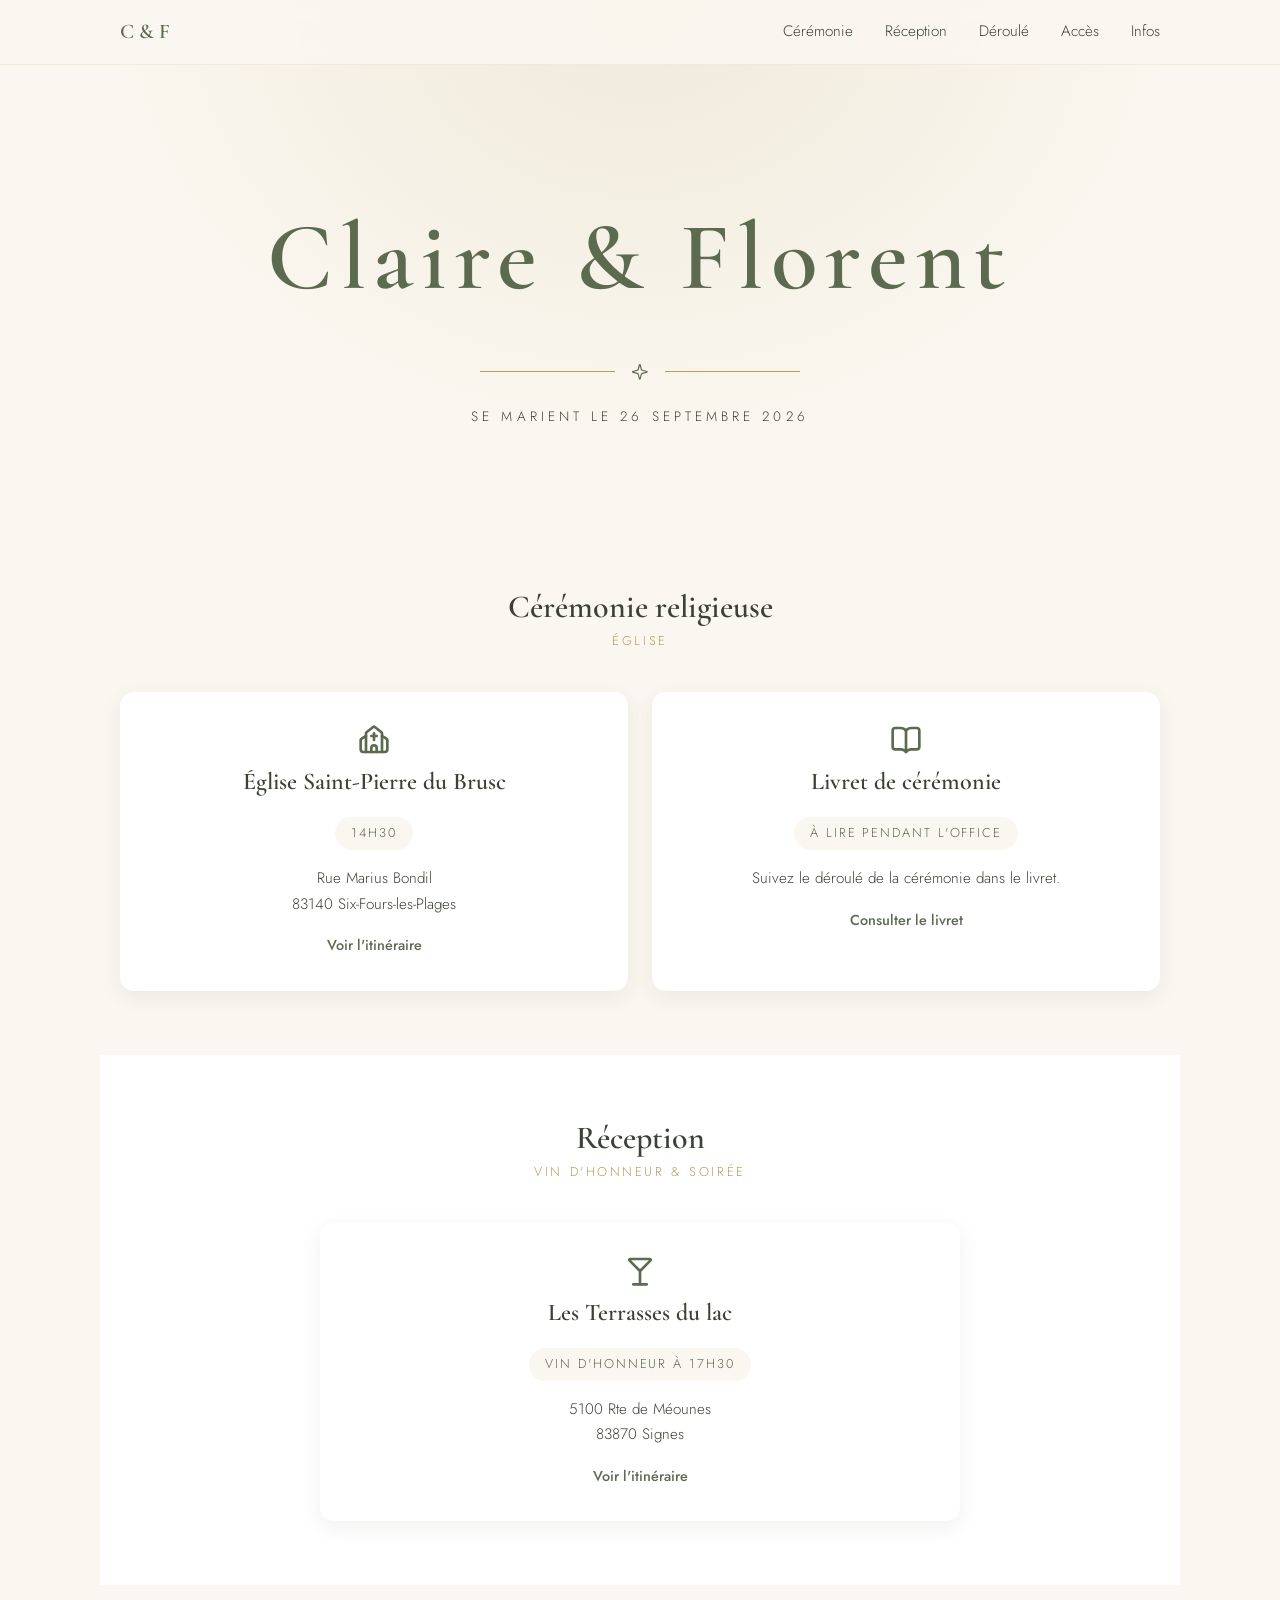
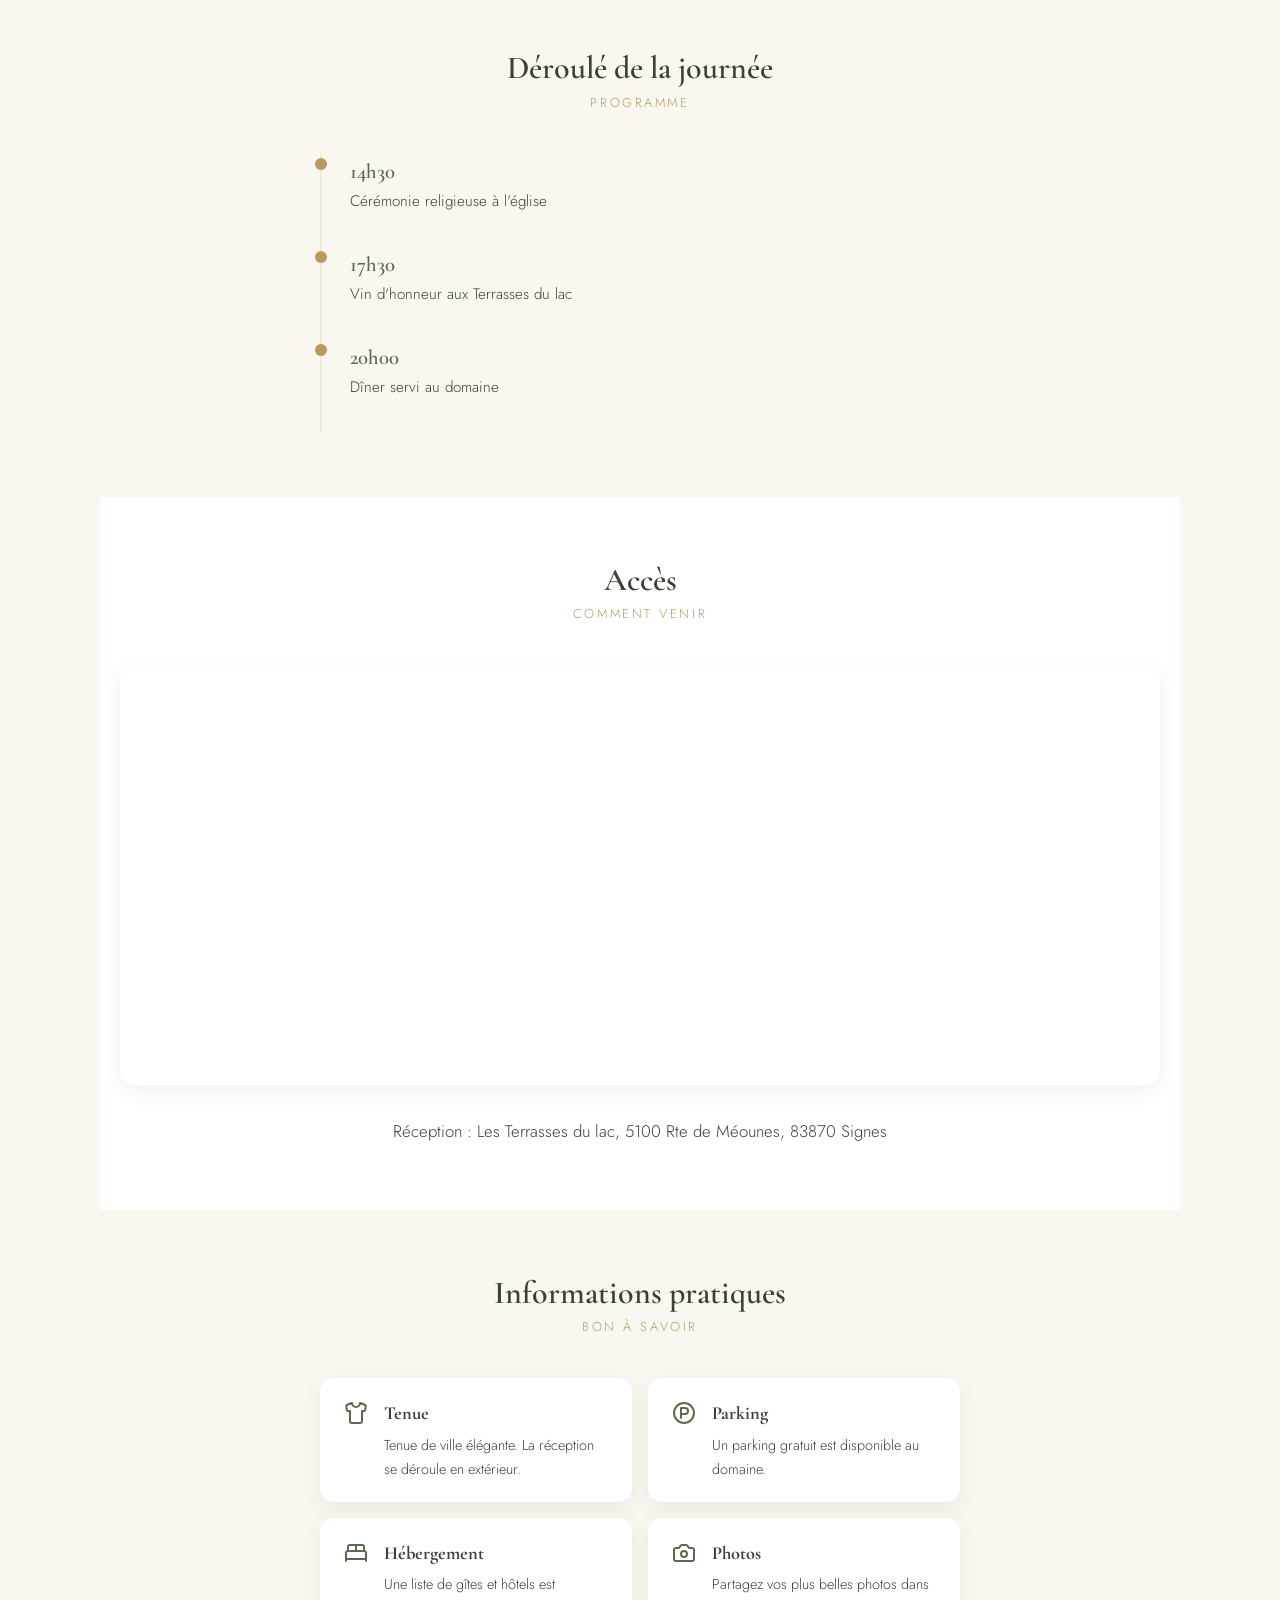
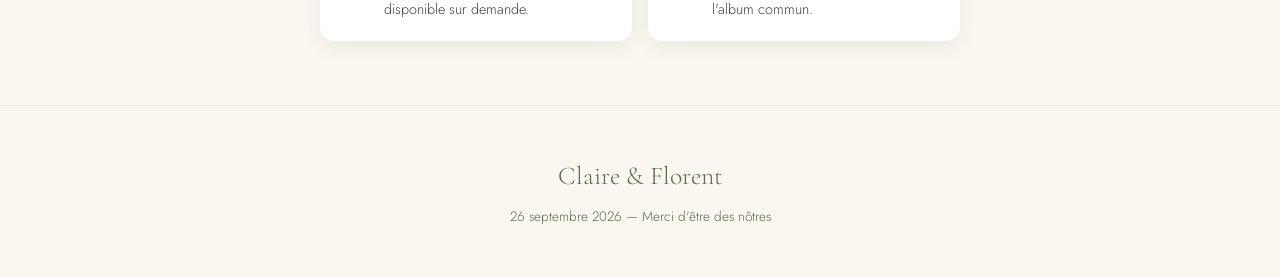
==== index.html @ 8d3a500b "update icons" ====
<!DOCTYPE html>
<html lang="fr">
<head>
  <meta charset="UTF-8">
  <meta name="viewport" content="width=device-width, initial-scale=1.0">
  <title>Claire &amp; Florent — Mariage</title>
  <meta name="description" content="Informations pour nos invités : cérémonie, réception, déroulé de la journée et accès.">
  <link rel="preconnect" href="https://fonts.googleapis.com">
  <link rel="preconnect" href="https://fonts.gstatic.com" crossorigin>
  <link href="https://fonts.googleapis.com/css2?family=Cormorant+Garamond:wght@500;600;700&family=Jost:wght@300;400;500&display=swap" rel="stylesheet">
  <link rel="stylesheet" href="assets/css/style.css">
</head>
<body>

  <nav class="nav" id="nav">
    <div class="nav-inner">
      <a href="#top" class="nav-brand">C &amp; F</a>
      <button class="nav-toggle" aria-label="Menu" aria-expanded="false">
        <span></span><span></span><span></span>
      </button>
      <div class="nav-menu">
        <a href="#ceremony">Cérémonie</a>
        <a href="#reception">Réception</a>
        <a href="#schedule">Déroulé</a>
        <a href="#directions">Accès</a>
        <a href="#info">Infos</a>
      </div>
    </div>
  </nav>

  <header class="hero" id="top">
    <div class="hero-monogram">Claire &amp; Florent</div>
    <div class="hero-divider"><span data-icon="sparkle"></span></div>
    <p class="hero-date">Se marient le 26 septembre 2026</p>

    <div class="countdown" id="countdown" aria-label="Compte à rebours avant le mariage">
      <div class="countdown-item"><div class="num" id="cd-days">0</div><div class="label">Jours</div></div>
      <div class="countdown-item"><div class="num" id="cd-hours">0</div><div class="label">Heures</div></div>
      <div class="countdown-item"><div class="num" id="cd-minutes">0</div><div class="label">Minutes</div></div>
      <div class="countdown-item"><div class="num" id="cd-seconds">0</div><div class="label">Secondes</div></div>
    </div>

  </header>

  <main>

    <section class="section" id="ceremony">
      <h2 class="section-title">Cérémonie religieuse</h2>
      <p class="section-subtitle">Église</p>
      <div class="cards">
        <div class="card">
          <div class="card-icon" data-icon="church"></div>
          <h3>Église Saint-Pierre du Brusc</h3>
          <span class="card-time">14h30</span>
          <p>Rue Marius Bondil<br>83140 Six-Fours-les-Plages</p>
          <a class="card-link" data-link="directions">Voir l'itinéraire</a>
        </div>
        <div class="card">
          <div class="card-icon" data-icon="book-open"></div>
          <h3>Livret de cérémonie</h3>
          <span class="card-time">À lire pendant l'office</span>
          <p>Suivez le déroulé de la cérémonie dans le livret.</p>
          <a class="card-link" data-link="booklet">Consulter le livret</a>
        </div>
      </div>
    </section>

    <section class="section section-alt" id="reception">
      <h2 class="section-title">Réception</h2>
      <p class="section-subtitle">Vin d'honneur &amp; soirée</p>
      <div class="cards cards--single">
        <div class="card">
          <div class="card-icon" data-icon="martini"></div>
          <h3>Les Terrasses du lac</h3>
          <span class="card-time">Vin d'honneur à 17h30</span>
          <p>5100 Rte de Méounes<br>83870 Signes</p>
          <a class="card-link" data-link="directions">Voir l'itinéraire</a>
        </div>
      </div>
    </section>

    <section class="section" id="schedule">
      <h2 class="section-title">Déroulé de la journée</h2>
      <p class="section-subtitle">Programme</p>
      <ul class="timeline">
        <li><span class="time">14h30</span><div class="desc">Cérémonie religieuse à l'église</div></li>
        <li><span class="time">17h30</span><div class="desc">Vin d'honneur aux Terrasses du lac</div></li>
        <li><span class="time">20h00</span><div class="desc">Dîner servi au domaine</div></li>
      </ul>
    </section>

    <section class="section section-alt" id="directions">
      <h2 class="section-title">Accès</h2>
      <p class="section-subtitle">Comment venir</p>
      <iframe
        class="map-frame"
        src="https://www.google.com/maps?q=Les+terrasses+du+lac+5100+Rte+de+Meounes+83870+Signes&z=13&output=embed"
        loading="lazy"
        allowfullscreen
        referrerpolicy="no-referrer-when-downgrade"
        title="Carte de localisation"
      ></iframe>
      <p class="map-address">Réception : Les Terrasses du lac, 5100 Rte de Méounes, 83870 Signes</p>
    </section>

    <section class="section" id="info">
      <h2 class="section-title">Informations pratiques</h2>
      <p class="section-subtitle">Bon à savoir</p>
      <div class="info-list">
        <div class="info-item">
          <div class="info-icon" data-icon="shirt"></div>
          <div>
            <h4>Tenue</h4>
            <p>Tenue de ville élégante. La réception se déroule en extérieur.</p>
          </div>
        </div>
        <div class="info-item">
          <div class="info-icon" data-icon="circle-parking"></div>
          <div>
            <h4>Parking</h4>
            <p>Un parking gratuit est disponible au domaine.</p>
          </div>
        </div>
        <div class="info-item">
          <div class="info-icon" data-icon="bed-double"></div>
          <div>
            <h4>Hébergement</h4>
            <p>Une liste de gîtes et hôtels est disponible sur demande.</p>
          </div>
        </div>
        <div class="info-item">
          <div class="info-icon" data-icon="camera"></div>
          <div>
            <h4>Photos</h4>
            <p>Partagez vos plus belles photos dans l'album commun.</p>
          </div>
        </div>
      </div>
    </section>

  </main>

  <footer class="footer">
    <div class="footer-monogram">Claire &amp; Florent</div>
    <p>26 septembre 2026 — Merci d'être des nôtres</p>
  </footer>

  <script src="assets/js/main.js"></script>
</body>
</html>
---- assets/css/style.css ----
:root {
  --cream: #faf7f0;
  --cream-dark: #f1ead9;
  --sage: #7d8b70;
  --sage-dark: #5c6a50;
  --ink: #3b4235;
  --gold: #b99a5f;
  --white: #ffffff;
  --shadow: 0 6px 20px rgba(59, 66, 53, 0.08);
  --radius: 14px;
  --font-serif: "Cormorant Garamond", Georgia, serif;
  --font-sans: "Jost", "Segoe UI", sans-serif;
}

*,
*::before,
*::after {
  box-sizing: border-box;
  margin: 0;
  padding: 0;
}

html {
  scroll-behavior: smooth;
  scroll-padding-top: 70px;
}

body {
  font-family: var(--font-sans);
  font-weight: 300;
  color: var(--ink);
  background-color: var(--cream);
  line-height: 1.7;
  -webkit-font-smoothing: antialiased;
}

img {
  max-width: 100%;
  display: block;
}

a {
  color: var(--sage-dark);
  text-decoration: none;
}

a:hover {
  text-decoration: underline;
}

.icon-svg {
  width: 1.5rem;
  height: 1.5rem;
  color: var(--sage-dark);
}

.card-icon .icon-svg {
  width: 2rem;
  height: 2rem;
}

.guest-link .g-icon .icon-svg {
  width: 1.6rem;
  height: 1.6rem;
}

.hero-divider .icon-svg {
  width: 1.1rem;
  height: 1.1rem;
}

h1,
h2,
h3 {
  font-family: var(--font-serif);
  font-weight: 600;
  line-height: 1.2;
  color: var(--ink);
}

.section {
  padding: 4rem 1.25rem;
  max-width: 1080px;
  margin: 0 auto;
}

.section-title {
  font-size: 2rem;
  text-align: center;
  margin-bottom: 0.25rem;
}

.section-subtitle {
  text-align: center;
  color: var(--gold);
  text-transform: uppercase;
  letter-spacing: 0.2em;
  font-size: 0.8rem;
  margin-bottom: 2.5rem;
}

.section-alt {
  background-color: var(--white);
}

/* ---------- Nav ---------- */
.nav {
  position: fixed;
  top: 0;
  left: 0;
  right: 0;
  z-index: 100;
  background: rgba(250, 247, 240, 0.92);
  backdrop-filter: blur(8px);
  border-bottom: 1px solid var(--cream-dark);
}

.nav-inner {
  max-width: 1080px;
  margin: 0 auto;
  padding: 0 1.25rem;
  height: 64px;
  display: flex;
  align-items: center;
  justify-content: space-between;
}

.nav-brand {
  font-family: var(--font-serif);
  font-size: 1.3rem;
  font-weight: 600;
}

.nav-toggle {
  display: inline-flex;
  flex-direction: column;
  justify-content: center;
  gap: 5px;
  width: 40px;
  height: 40px;
  background: none;
  border: none;
  cursor: pointer;
  padding: 8px;
}

.nav-toggle span {
  display: block;
  height: 2px;
  width: 100%;
  background: var(--ink);
  transition: transform 0.3s ease, opacity 0.3s ease;
}

.nav.open .nav-toggle span:nth-child(1) {
  transform: translateY(7px) rotate(45deg);
}

.nav.open .nav-toggle span:nth-child(2) {
  opacity: 0;
}

.nav.open .nav-toggle span:nth-child(3) {
  transform: translateY(-7px) rotate(-45deg);
}

.nav-menu {
  position: absolute;
  top: 64px;
  left: 0;
  right: 0;
  background: var(--cream);
  border-bottom: 1px solid var(--cream-dark);
  display: none;
  flex-direction: column;
  padding: 1rem 1.25rem;
}

.nav.open .nav-menu {
  display: flex;
}

.nav-menu a {
  padding: 0.75rem 0;
  font-size: 1.05rem;
  color: var(--ink);
  border-bottom: 1px solid var(--cream-dark);
}

.nav-menu a:last-child {
  border-bottom: none;
}

.nav-menu a:hover {
  color: var(--sage-dark);
  text-decoration: none;
}

@media (min-width: 768px) {
  .nav-toggle {
    display: none;
  }

  .nav-menu {
    position: static;
    display: flex;
    flex-direction: row;
    gap: 2rem;
    padding: 0;
    background: none;
    border: none;
  }

  .nav-menu a {
    padding: 0;
    border: none;
    font-size: 0.95rem;
  }
}

/* ---------- Hero ---------- */
.hero {
  padding: 9rem 1.25rem 5rem;
  text-align: center;
  background:
    radial-gradient(ellipse at top, rgba(189, 170, 111, 0.18), transparent 60%),
    var(--cream);
}

.hero-monogram {
  font-family: var(--font-serif);
  font-size: 4.5rem;
  font-weight: 600;
  color: var(--sage-dark);
  letter-spacing: 0.08em;
}

.hero-divider {
  display: flex;
  align-items: center;
  justify-content: center;
  gap: 1rem;
  margin: 1.5rem auto;
  max-width: 320px;
}

.hero-divider::before,
.hero-divider::after {
  content: "";
  flex: 1;
  height: 1px;
  background: var(--gold);
}

.hero-divider span {
  display: inline-flex;
  color: var(--gold);
}

.hero-date {
  text-transform: uppercase;
  letter-spacing: 0.3em;
  font-size: 0.85rem;
  color: var(--ink);
}

.countdown {
  display: grid;
  grid-template-columns: repeat(4, 1fr);
  gap: 0.75rem;
  max-width: 480px;
  margin: 2.5rem auto 0;
}

.countdown-item {
  background: var(--white);
  border-radius: var(--radius);
  padding: 1rem 0.5rem;
  box-shadow: var(--shadow);
}

.countdown-item .num {
  font-family: var(--font-serif);
  font-size: 2.2rem;
  font-weight: 600;
  color: var(--sage-dark);
  line-height: 1;
}

.countdown-item .label {
  font-size: 0.7rem;
  text-transform: uppercase;
  letter-spacing: 0.15em;
  color: var(--gold);
}

.hero-cta:hover {
  background: var(--sage-dark);
  text-decoration: none;
}

@media (min-width: 768px) {
  .hero {
    padding: 11rem 1.25rem 6rem;
  }

  .hero-monogram {
    font-size: 6rem;
  }
}

/* ---------- Cards (venues) ---------- */
.cards {
  display: grid;
  grid-template-columns: 1fr;
  gap: 1.5rem;
}

.card {
  background: var(--white);
  border-radius: var(--radius);
  padding: 2rem 1.5rem;
  box-shadow: var(--shadow);
  text-align: center;
}

.card-icon {
  display: inline-flex;
  align-items: center;
  justify-content: center;
  margin-bottom: 0.75rem;
}

.card h3 {
  font-size: 1.5rem;
  margin-bottom: 0.5rem;
}

.card .card-time {
  display: inline-block;
  background: var(--cream);
  color: var(--sage-dark);
  font-size: 0.8rem;
  text-transform: uppercase;
  letter-spacing: 0.15em;
  padding: 0.35rem 1rem;
  border-radius: 999px;
  margin: 0.75rem 0 1rem;
}

.card p {
  font-size: 0.95rem;
}

.card .card-link {
  display: inline-block;
  margin-top: 1rem;
  font-size: 0.9rem;
  font-weight: 500;
}

@media (min-width: 768px) {
  .cards {
    grid-template-columns: 1fr 1fr;
  }

  .cards--single {
    grid-template-columns: 1fr;
    max-width: 640px;
    margin-left: auto;
    margin-right: auto;
  }
}

/* ---------- Timeline ---------- */
.timeline {
  list-style: none;
  max-width: 640px;
  margin: 0 auto;
}

.timeline li {
  position: relative;
  padding: 0 0 2rem 1.75rem;
  border-left: 2px solid var(--cream-dark);
}

.timeline li::before {
  content: "";
  position: absolute;
  left: -7px;
  top: 4px;
  width: 12px;
  height: 12px;
  border-radius: 50%;
  background: var(--gold);
}

.timeline .time {
  font-family: var(--font-serif);
  font-size: 1.3rem;
  font-weight: 600;
  color: var(--sage-dark);
}

.timeline .desc {
  font-size: 0.95rem;
}

/* ---------- Map ---------- */
.map-frame {
  border: none;
  border-radius: var(--radius);
  box-shadow: var(--shadow);
  width: 100%;
  height: 320px;
}

.map-address {
  text-align: center;
  margin-top: 1.5rem;
  font-size: 1.05rem;
}

@media (min-width: 768px) {
  .map-frame {
    height: 420px;
  }
}

/* ---------- Info list ---------- */
.info-list {
  display: grid;
  grid-template-columns: 1fr;
  gap: 1rem;
  max-width: 640px;
  margin: 0 auto;
}

.info-item {
  display: flex;
  align-items: flex-start;
  gap: 1rem;
  background: var(--white);
  border-radius: var(--radius);
  padding: 1.25rem 1.5rem;
  box-shadow: var(--shadow);
}

.info-item .info-icon {
  display: inline-flex;
  align-items: center;
  justify-content: center;
  margin-top: 0.2rem;
  flex-shrink: 0;
}

.info-item h4 {
  font-family: var(--font-serif);
  font-size: 1.15rem;
  margin-bottom: 0.2rem;
}

.info-item p {
  font-size: 0.9rem;
}

@media (min-width: 768px) {
  .info-list {
    grid-template-columns: 1fr 1fr;
  }
}

/* ---------- Footer ---------- */
.footer {
  text-align: center;
  padding: 3rem 1.25rem;
  color: var(--sage-dark);
  font-size: 0.85rem;
  border-top: 1px solid var(--cream-dark);
}

.footer .footer-monogram {
  font-family: var(--font-serif);
  font-size: 1.6rem;
  margin-bottom: 0.5rem;
}

/* ---------- Guest landing (QR) ---------- */
.guest {
  min-height: 100vh;
  display: flex;
  flex-direction: column;
  padding: 2rem 1.25rem;
  max-width: 560px;
  margin: 0 auto;
}

.guest-header {
  text-align: center;
  margin-bottom: 2.5rem;
}

.guest-header .guest-monogram {
  font-family: var(--font-serif);
  font-size: 3.5rem;
  color: var(--sage-dark);
}

.guest-header p {
  font-size: 0.85rem;
  text-transform: uppercase;
  letter-spacing: 0.25em;
  margin-top: 0.75rem;
}

.guest-links {
  display: flex;
  flex-direction: column;
  gap: 1rem;
  flex: 1;
}

.guest-link {
  display: flex;
  align-items: center;
  gap: 1.25rem;
  background: var(--white);
  border-radius: var(--radius);
  padding: 1.25rem 1.5rem;
  box-shadow: var(--shadow);
  color: var(--ink);
  transition: transform 0.15s ease, box-shadow 0.15s ease;
}

.guest-link:hover {
  text-decoration: none;
  transform: translateY(-2px);
  box-shadow: 0 10px 24px rgba(59, 66, 53, 0.14);
}

.guest-link .g-icon {
  display: inline-flex;
  align-items: center;
  justify-content: center;
  width: 2.4rem;
  flex-shrink: 0;
}

.guest-link .g-title {
  font-family: var(--font-serif);
  font-size: 1.25rem;
  font-weight: 600;
  line-height: 1.2;
}

.guest-link .g-sub {
  font-size: 0.85rem;
  color: var(--sage-dark);
}

.guest-link .g-arrow {
  margin-left: auto;
  color: var(--gold);
  font-size: 1.2rem;
}

.guest-footer {
  text-align: center;
  margin-top: 2.5rem;
  font-size: 0.85rem;
}
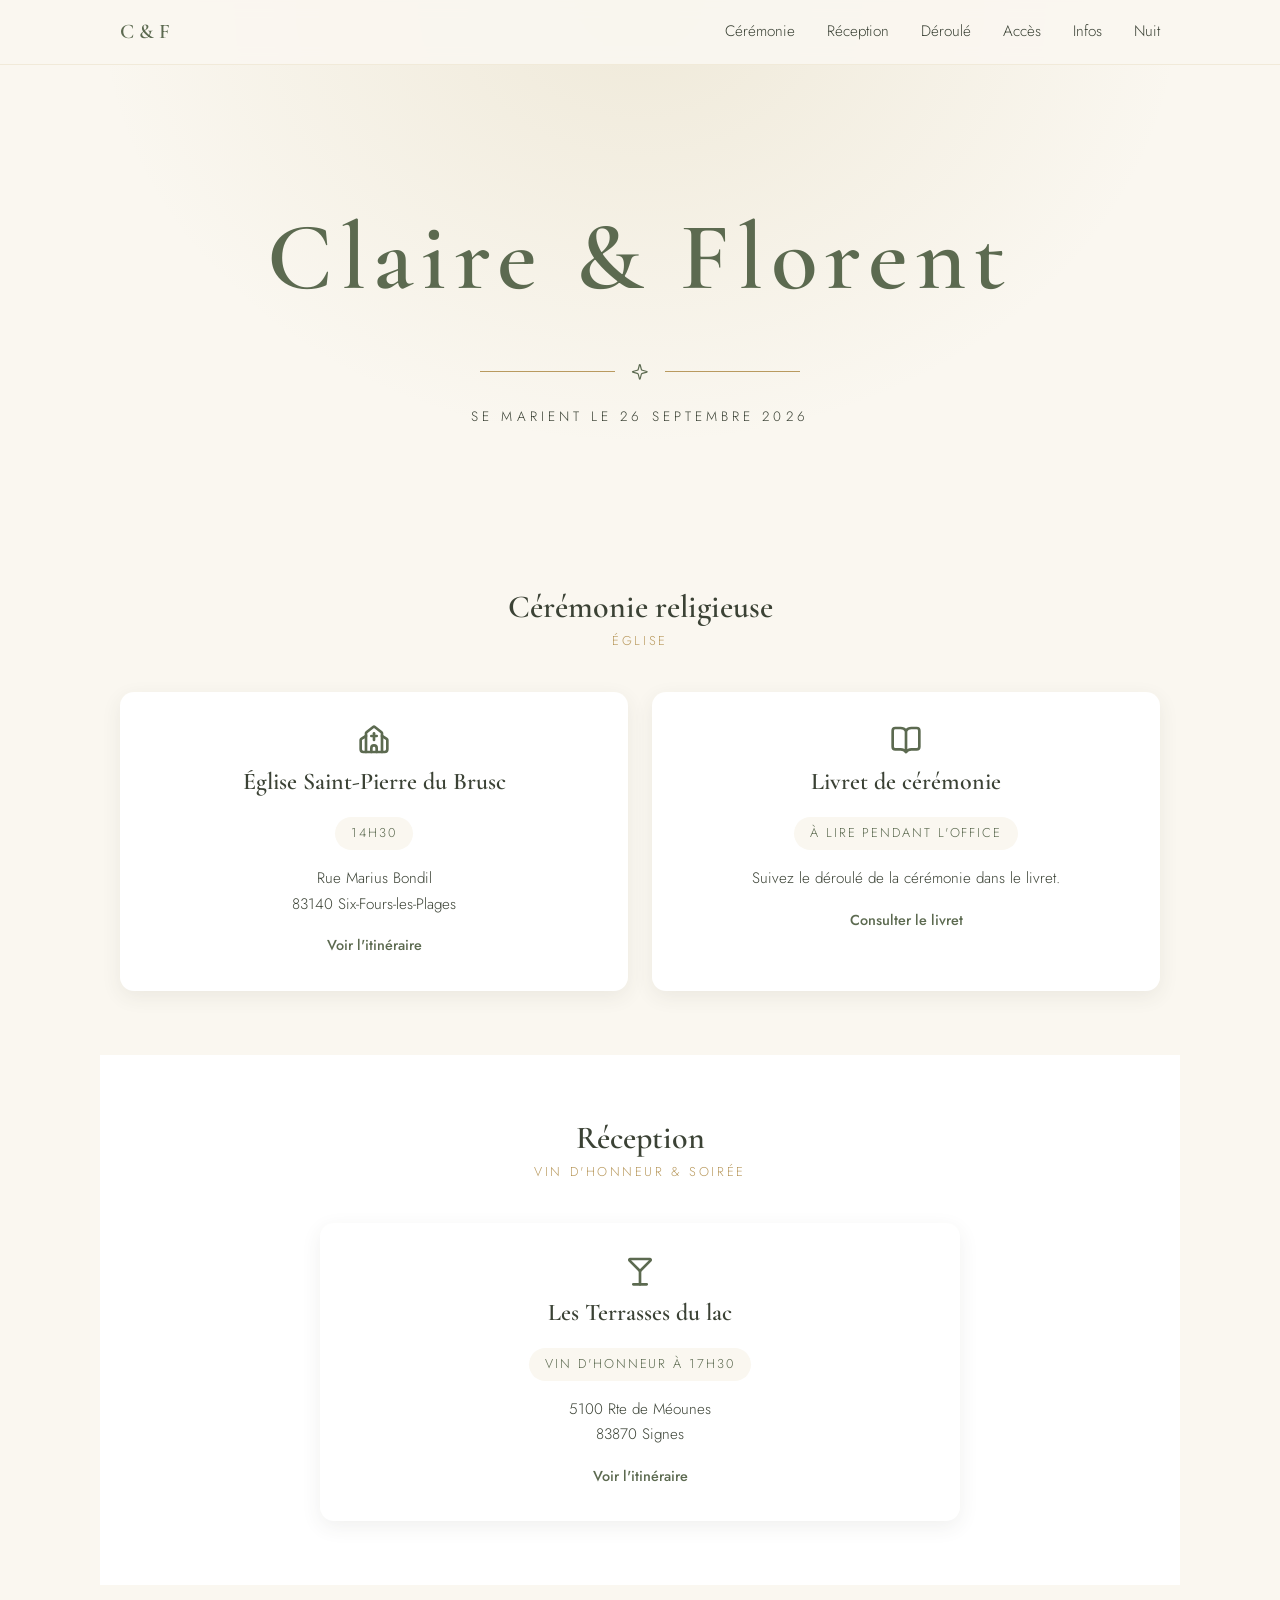
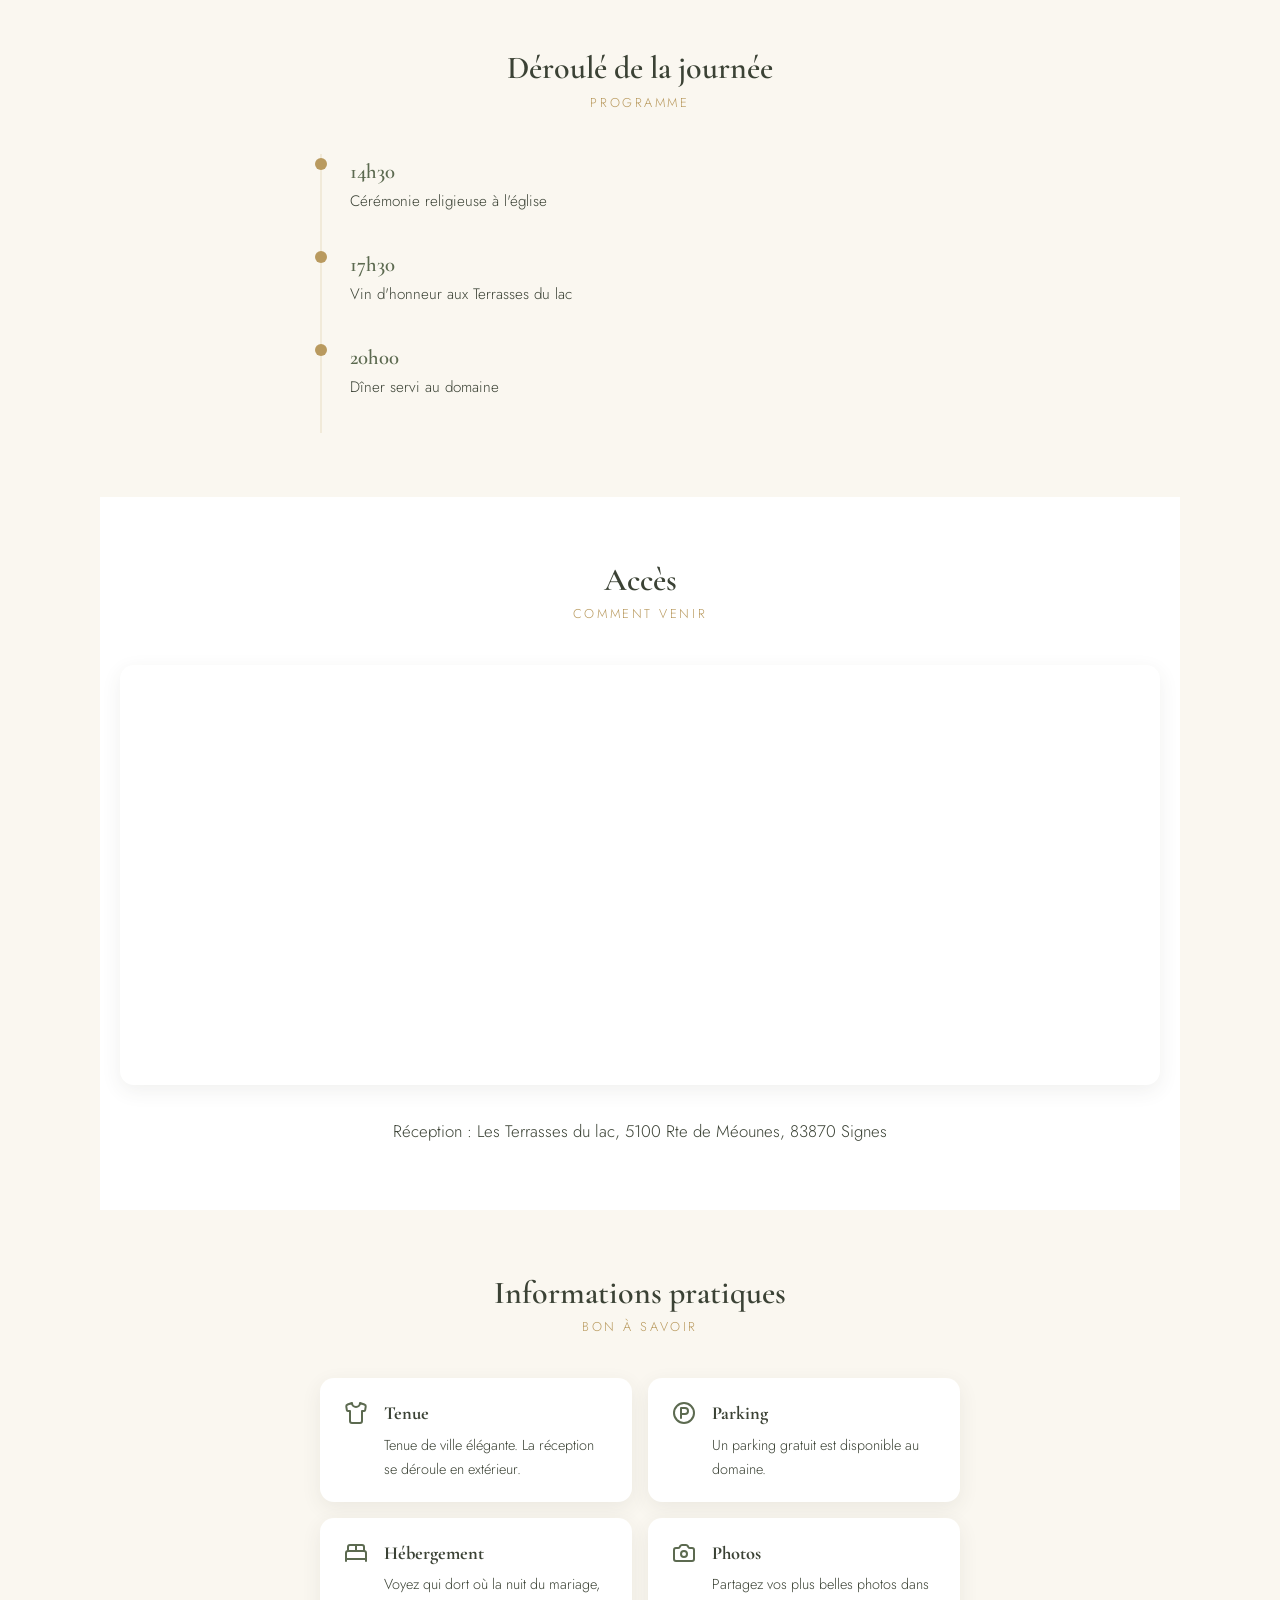
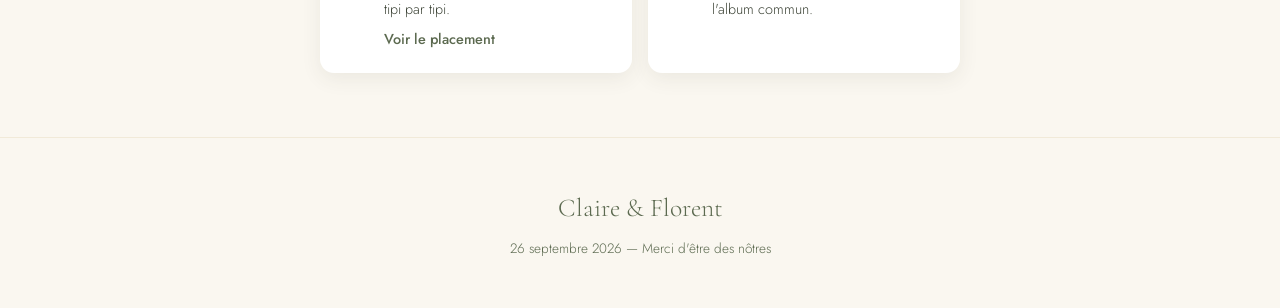
==== commit 93faa71a: "feat: accomodations" ====
--- a/index.html
+++ b/index.html
@@ -24,6 +24,7 @@
         <a href="#schedule">Déroulé</a>
         <a href="#directions">Accès</a>
         <a href="#info">Infos</a>
+        <a href="accommodations.html">Nuit</a>
       </div>
     </div>
   </nav>
@@ -91,6 +92,7 @@
 
     <section class="section section-alt" id="directions">
       <h2 class="section-title">Accès</h2>
+      
       <p class="section-subtitle">Comment venir</p>
       <iframe
         class="map-frame"
@@ -125,7 +127,8 @@
           <div class="info-icon" data-icon="bed-double"></div>
           <div>
             <h4>Hébergement</h4>
-            <p>Une liste de gîtes et hôtels est disponible sur demande.</p>
+            <p>Voyez qui dort où la nuit du mariage, tipi par tipi.</p>
+            <a class="card-link" data-link="hebergement">Voir le placement</a>
           </div>
         </div>
         <div class="info-item">
--- a/assets/css/style.css
+++ b/assets/css/style.css
@@ -465,6 +465,13 @@
   font-size: 0.9rem;
 }
 
+.info-item .card-link {
+  display: inline-block;
+  margin-top: 0.4rem;
+  font-size: 0.9rem;
+  font-weight: 500;
+}
+
 @media (min-width: 768px) {
   .info-list {
     grid-template-columns: 1fr 1fr;
@@ -565,8 +572,183 @@
   font-size: 1.2rem;
 }
 
+.guest-widget {
+  margin-bottom: 2.5rem;
+  background: var(--white);
+  border-radius: var(--radius);
+  padding: 1rem;
+  box-shadow: var(--shadow);
+}
+
 .guest-footer {
   text-align: center;
   margin-top: 2.5rem;
   font-size: 0.85rem;
 }
+
+/* ---------- Hébergement page ---------- */
+.page-hero {
+  padding: 9rem 1.25rem 4rem;
+  text-align: center;
+  background:
+    radial-gradient(ellipse at top, rgba(189, 170, 111, 0.18), transparent 60%),
+    var(--cream);
+}
+
+.page-hero .page-hero-inner {
+  max-width: 640px;
+  margin: 0 auto;
+}
+
+.page-hero .kicker {
+  color: var(--gold);
+  text-transform: uppercase;
+  letter-spacing: 0.2em;
+  font-size: 0.8rem;
+  margin-bottom: 1rem;
+}
+
+.page-hero h1 {
+  font-size: clamp(2.4rem, 6vw, 3.4rem);
+  font-weight: 600;
+  color: var(--sage-dark);
+  line-height: 1.15;
+}
+
+.page-hero p {
+  margin-top: 1rem;
+  font-size: 1.05rem;
+  color: var(--ink);
+}
+
+.map-frame--image {
+  height: auto;
+  overflow: hidden;
+}
+
+.map-frame--image img {
+  width: 100%;
+  height: auto;
+}
+
+.map-caption {
+  text-align: center;
+  margin-top: 1.25rem;
+  font-size: 0.85rem;
+  color: var(--sage-dark);
+}
+
+.note {
+  max-width: 640px;
+  margin: 2.5rem auto 0;
+  padding: 1.5rem 1.75rem;
+  background: var(--white);
+  border-left: 3px solid var(--gold);
+  border-radius: 2px;
+  box-shadow: var(--shadow);
+  font-size: 0.95rem;
+}
+
+.note strong {
+  color: var(--sage-dark);
+}
+
+.lodge-list {
+  max-width: 720px;
+  margin: 0 auto;
+}
+
+.lodge {
+  display: grid;
+  grid-template-columns: 72px 1fr;
+  gap: 0 1.25rem;
+  padding: 1.75rem 0;
+  border-bottom: 1px solid var(--cream-dark);
+}
+
+.lodge:first-of-type {
+  border-top: 1px solid var(--cream-dark);
+}
+
+.lodge-num {
+  font-family: var(--font-serif);
+  font-size: 2.4rem;
+  font-weight: 600;
+  color: var(--gold);
+  line-height: 1;
+}
+
+.lodge-num .type {
+  display: block;
+  font-family: var(--font-sans);
+  font-size: 0.7rem;
+  font-weight: 500;
+  text-transform: uppercase;
+  letter-spacing: 0.08em;
+  color: var(--sage-dark);
+  margin-top: 0.45rem;
+}
+
+.lodge h3 {
+  font-size: 1.3rem;
+  margin-bottom: 0.15rem;
+}
+
+.lodge-capacity {
+  font-size: 0.85rem;
+  color: var(--sage);
+  font-style: italic;
+  margin-bottom: 0.7rem;
+}
+
+.guest-list {
+  display: flex;
+  flex-direction: column;
+  gap: 0.45rem;
+}
+
+.guest-row {
+  display: flex;
+  align-items: baseline;
+  gap: 0.6rem;
+  font-size: 0.95rem;
+}
+
+.guest-row .slot {
+  flex: 0 0 auto;
+  font-size: 0.7rem;
+  font-weight: 500;
+  color: var(--sage-dark);
+  background: var(--cream-dark);
+  padding: 0.1rem 0.55rem;
+  border-radius: 999px;
+  text-transform: uppercase;
+  letter-spacing: 0.04em;
+}
+
+.guest-row .names {
+  color: var(--ink);
+}
+
+.empty-slot {
+  font-size: 0.9rem;
+  color: var(--sage);
+  font-style: italic;
+}
+
+@media (max-width: 560px) {
+  .lodge {
+    grid-template-columns: 1fr;
+  }
+
+  .lodge-num {
+    display: flex;
+    align-items: baseline;
+    gap: 0.6rem;
+    margin-bottom: 0.3rem;
+  }
+
+  .lodge-num .type {
+    margin-top: 0;
+  }
+}
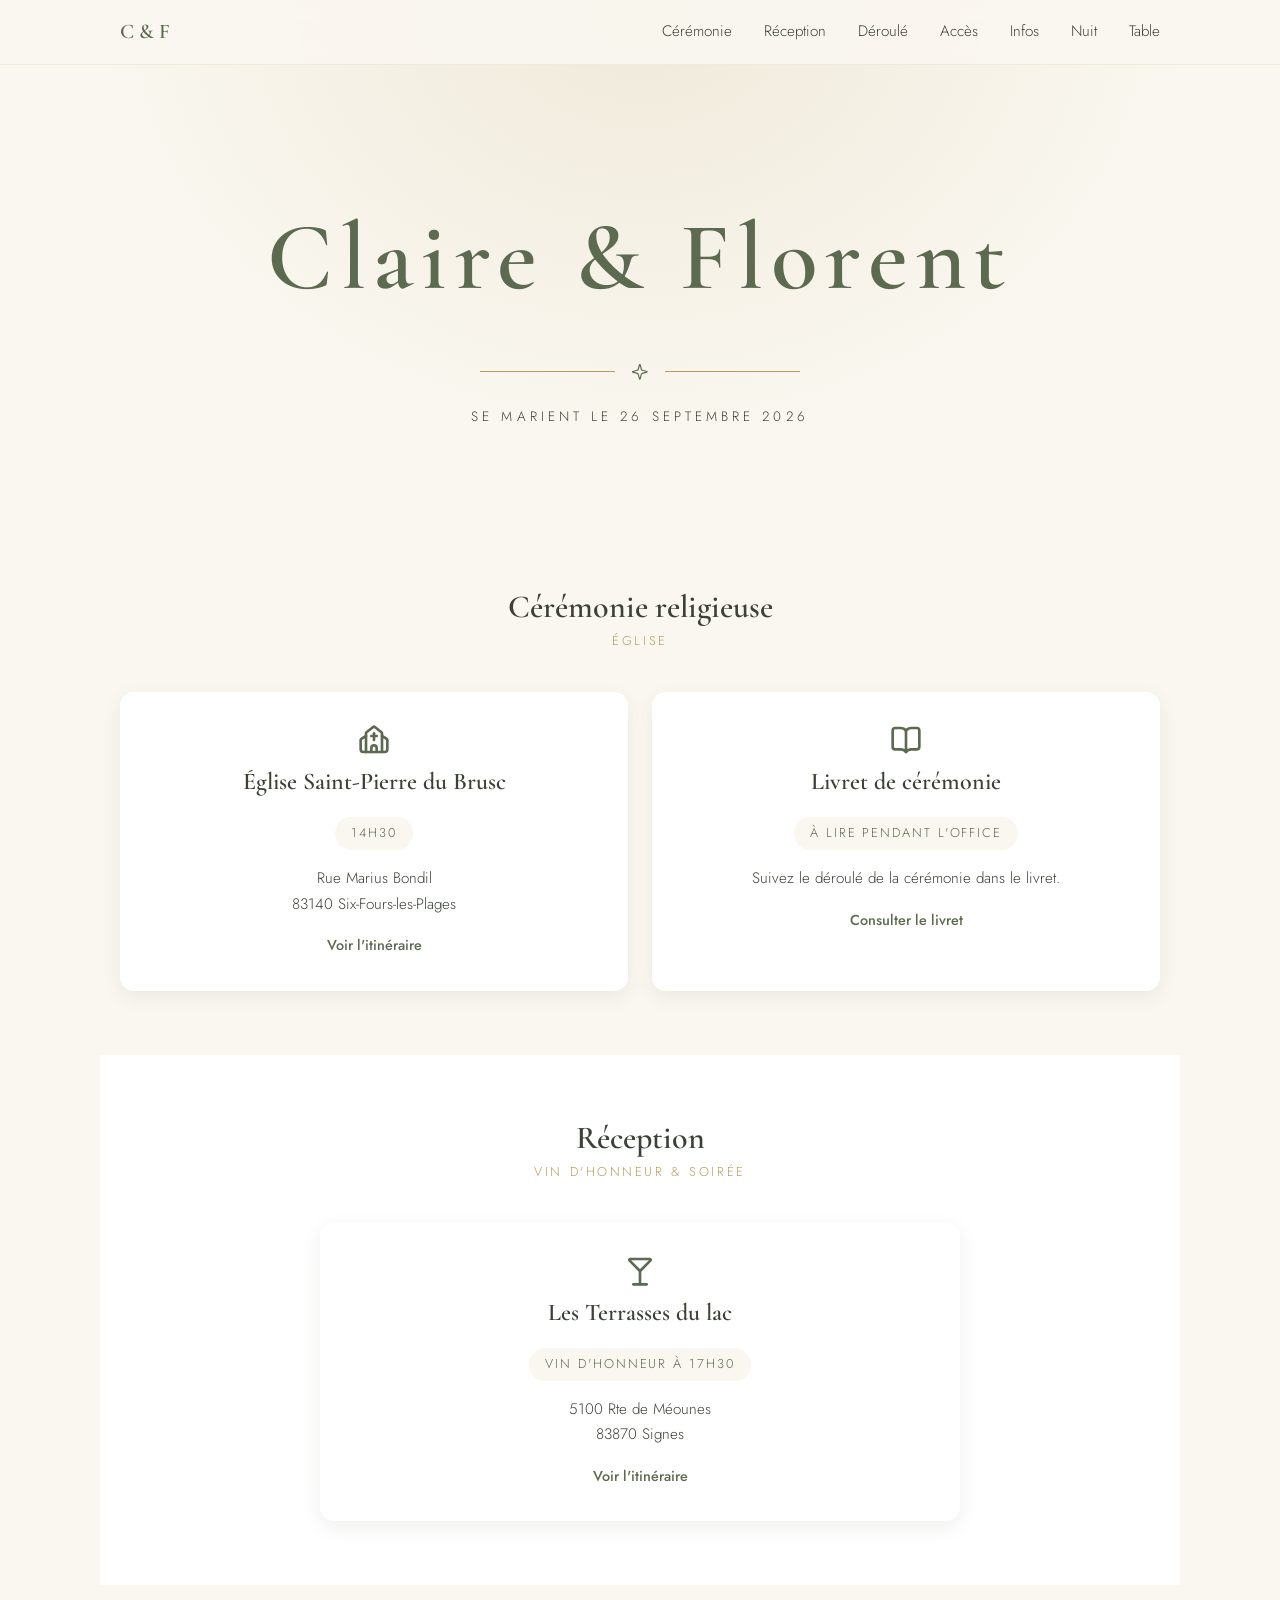
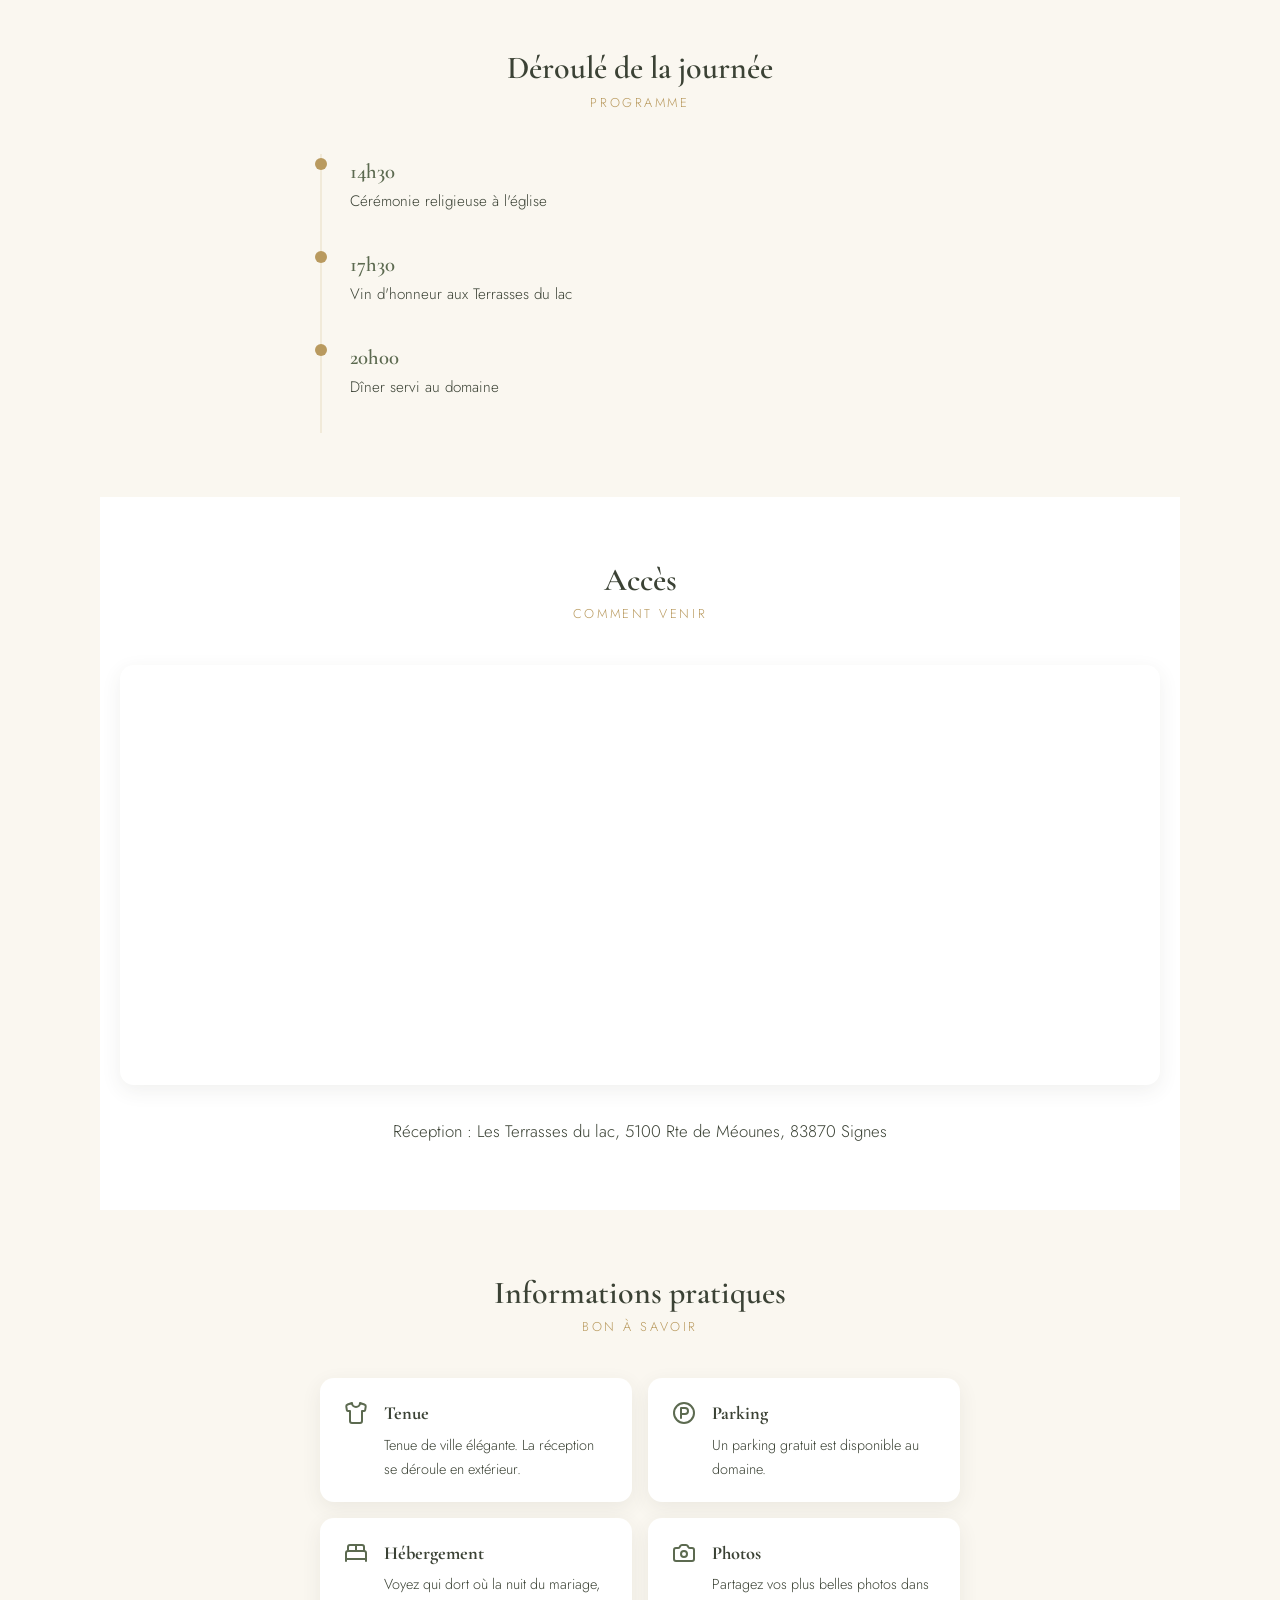
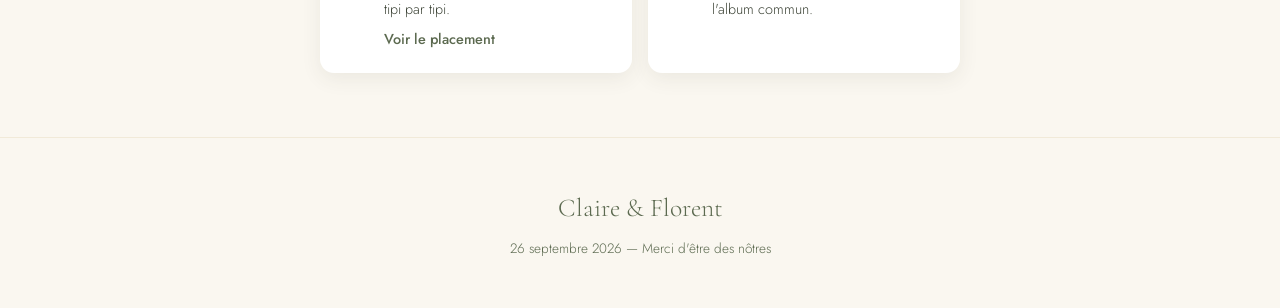
==== commit 71b195ac: "feat: table v2" ====
--- a/index.html
+++ b/index.html
@@ -25,6 +25,7 @@
         <a href="#directions">Accès</a>
         <a href="#info">Infos</a>
         <a href="accommodations.html">Nuit</a>
+        <a href="table_plan.html">Table</a>
       </div>
     </div>
   </nav>
--- a/assets/css/style.css
+++ b/assets/css/style.css
@@ -730,6 +730,20 @@
   color: var(--ink);
 }
 
+.lodge-heart {
+  display: inline-flex;
+  align-items: center;
+  justify-content: center;
+  vertical-align: middle;
+  margin-left: 0.5rem;
+}
+
+.lodge-heart .icon-svg {
+  width: 1.1rem;
+  height: 1.1rem;
+  color: var(--gold);
+}
+
 .empty-slot {
   font-size: 0.9rem;
   color: var(--sage);
@@ -752,3 +766,203 @@
     margin-top: 0;
   }
 }
+
+/* ---------- Plan de table ---------- */
+.tables {
+  display: grid;
+  grid-template-columns: 1fr;
+  gap: 2rem;
+  max-width: 1080px;
+  margin: 0 auto;
+}
+
+.table-plan {
+  background: var(--white);
+  border-radius: var(--radius);
+  padding: 2rem 1.5rem;
+  box-shadow: var(--shadow);
+  overflow-x: auto;
+}
+
+.table-plan-head {
+  text-align: center;
+  margin-bottom: 1.75rem;
+}
+
+.table-plan-head h3 {
+  font-size: 1.8rem;
+  color: var(--sage-dark);
+  margin-bottom: 0.25rem;
+}
+
+.table-plan-head .count {
+  font-size: 0.8rem;
+  color: var(--gold);
+  text-transform: uppercase;
+  letter-spacing: 0.2em;
+}
+
+.banquet {
+  display: flex;
+  width: 100%;
+  min-width: max-content;
+}
+
+.segment {
+  flex: 1;
+  display: flex;
+  flex-direction: column;
+  position: relative;
+  min-width: 0;
+}
+
+.segment:not(:last-child)::before {
+  content: "";
+  position: absolute;
+  right: 0;
+  top: 0;
+  bottom: 0;
+  width: 1px;
+  background: repeating-linear-gradient(to bottom, var(--gold) 0 3px, transparent 3px 6px);
+}
+
+.row {
+  display: flex;
+  justify-content: space-evenly;
+  align-items: flex-end;
+  min-height: 8.5rem;
+  padding: 0.35rem 0;
+}
+
+.row.bottom {
+  align-items: flex-start;
+}
+
+.seat {
+  display: flex;
+  flex-direction: column;
+  align-items: center;
+  width: 1.4rem;
+  flex-shrink: 0;
+}
+
+.seat .label {
+  writing-mode: vertical-rl;
+  font-size: 0.66rem;
+  font-weight: 400;
+  line-height: 1.15;
+  color: var(--ink);
+  white-space: nowrap;
+  max-height: 7rem;
+}
+
+.row .stem {
+  width: 1.5px;
+  height: 0.55rem;
+  background: var(--gold);
+  flex-shrink: 0;
+}
+
+.row.top .label { order: 1; }
+.row.top .stem { order: 2; }
+.row.top .dot { order: 3; }
+
+.row.bottom .dot { order: 1; }
+.row.bottom .stem { order: 2; }
+.row.bottom .label { order: 3; }
+
+.dot {
+  width: 1.25rem;
+  height: 1.25rem;
+  border-radius: 50%;
+  background: var(--sage-dark);
+  color: var(--white);
+  font-family: var(--font-serif);
+  font-size: 0.68rem;
+  font-weight: 600;
+  display: flex;
+  align-items: center;
+  justify-content: center;
+  flex-shrink: 0;
+}
+
+.surface {
+  height: 1.9rem;
+  background: var(--sage-dark);
+  display: flex;
+  align-items: center;
+  justify-content: center;
+  position: relative;
+}
+
+.segment:first-child .surface { border-radius: 10px 0 0 10px; }
+.segment:last-child .surface { border-radius: 0 10px 10px 0; }
+.banquet .segment:only-child .surface { border-radius: 10px; }
+
+.table-tag {
+  font-family: var(--font-serif);
+  font-size: 0.75rem;
+  color: var(--white);
+  opacity: 0.95;
+  letter-spacing: 0.04em;
+}
+
+@media (min-width: 1100px) {
+  .tables {
+    grid-template-columns: 1fr 1fr;
+  }
+}
+
+@media (max-width: 480px) {
+  .seat {
+    width: 1.15rem;
+  }
+
+  .seat .label {
+    font-size: 0.6rem;
+    max-height: 6.5rem;
+  }
+
+  .dot {
+    width: 1.1rem;
+    height: 1.1rem;
+    font-size: 0.6rem;
+  }
+}
+
+@media print {
+  body {
+    background: var(--white);
+  }
+
+  .nav,
+  .page-hero,
+  .footer {
+    display: none !important;
+  }
+
+  .tables {
+    grid-template-columns: 1fr;
+    gap: 0;
+  }
+
+  .banquet {
+    min-width: 0;
+  }
+
+  .table-plan {
+    box-shadow: none;
+    border: 1px solid var(--cream-dark);
+    overflow: visible;
+    break-inside: avoid;
+  }
+
+  .table-plan + .table-plan {
+    break-before: page;
+  }
+
+  @page {
+    size: A4 landscape;
+    margin: 10mm;
+  }
+}
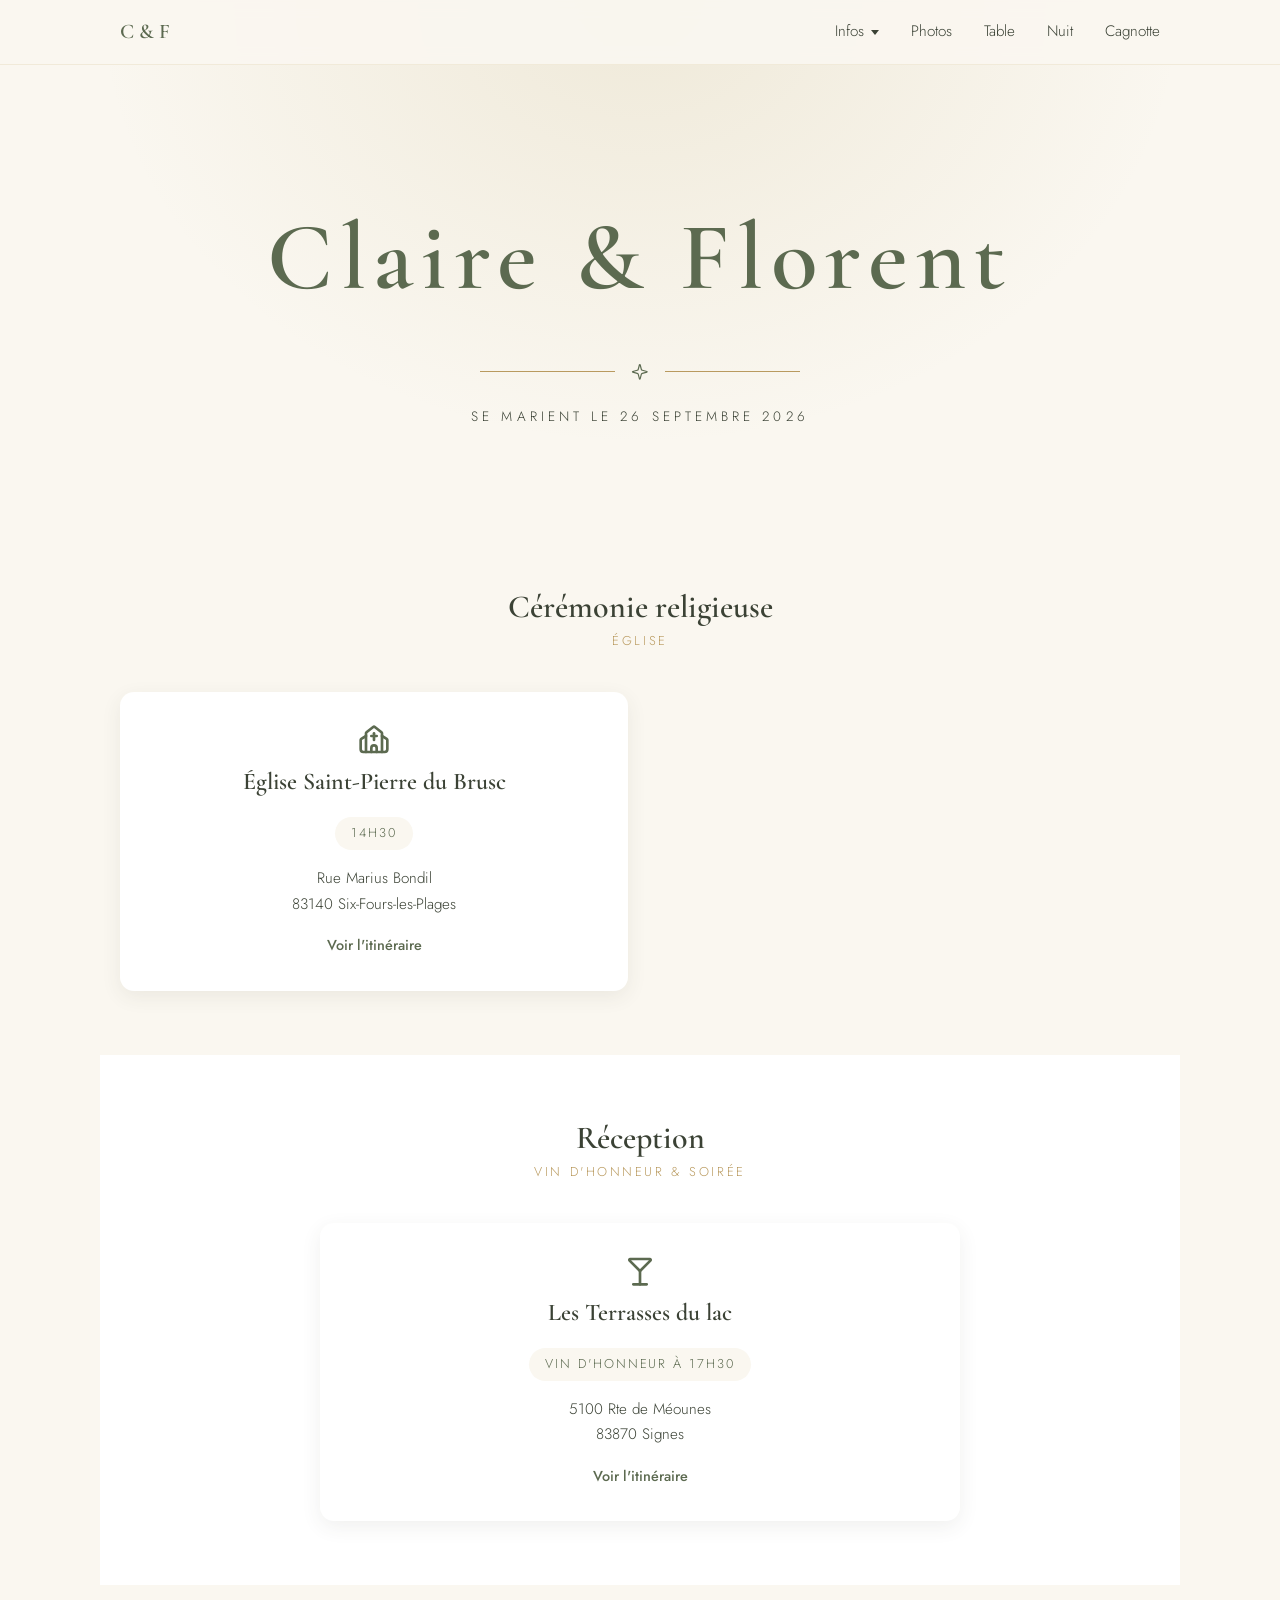
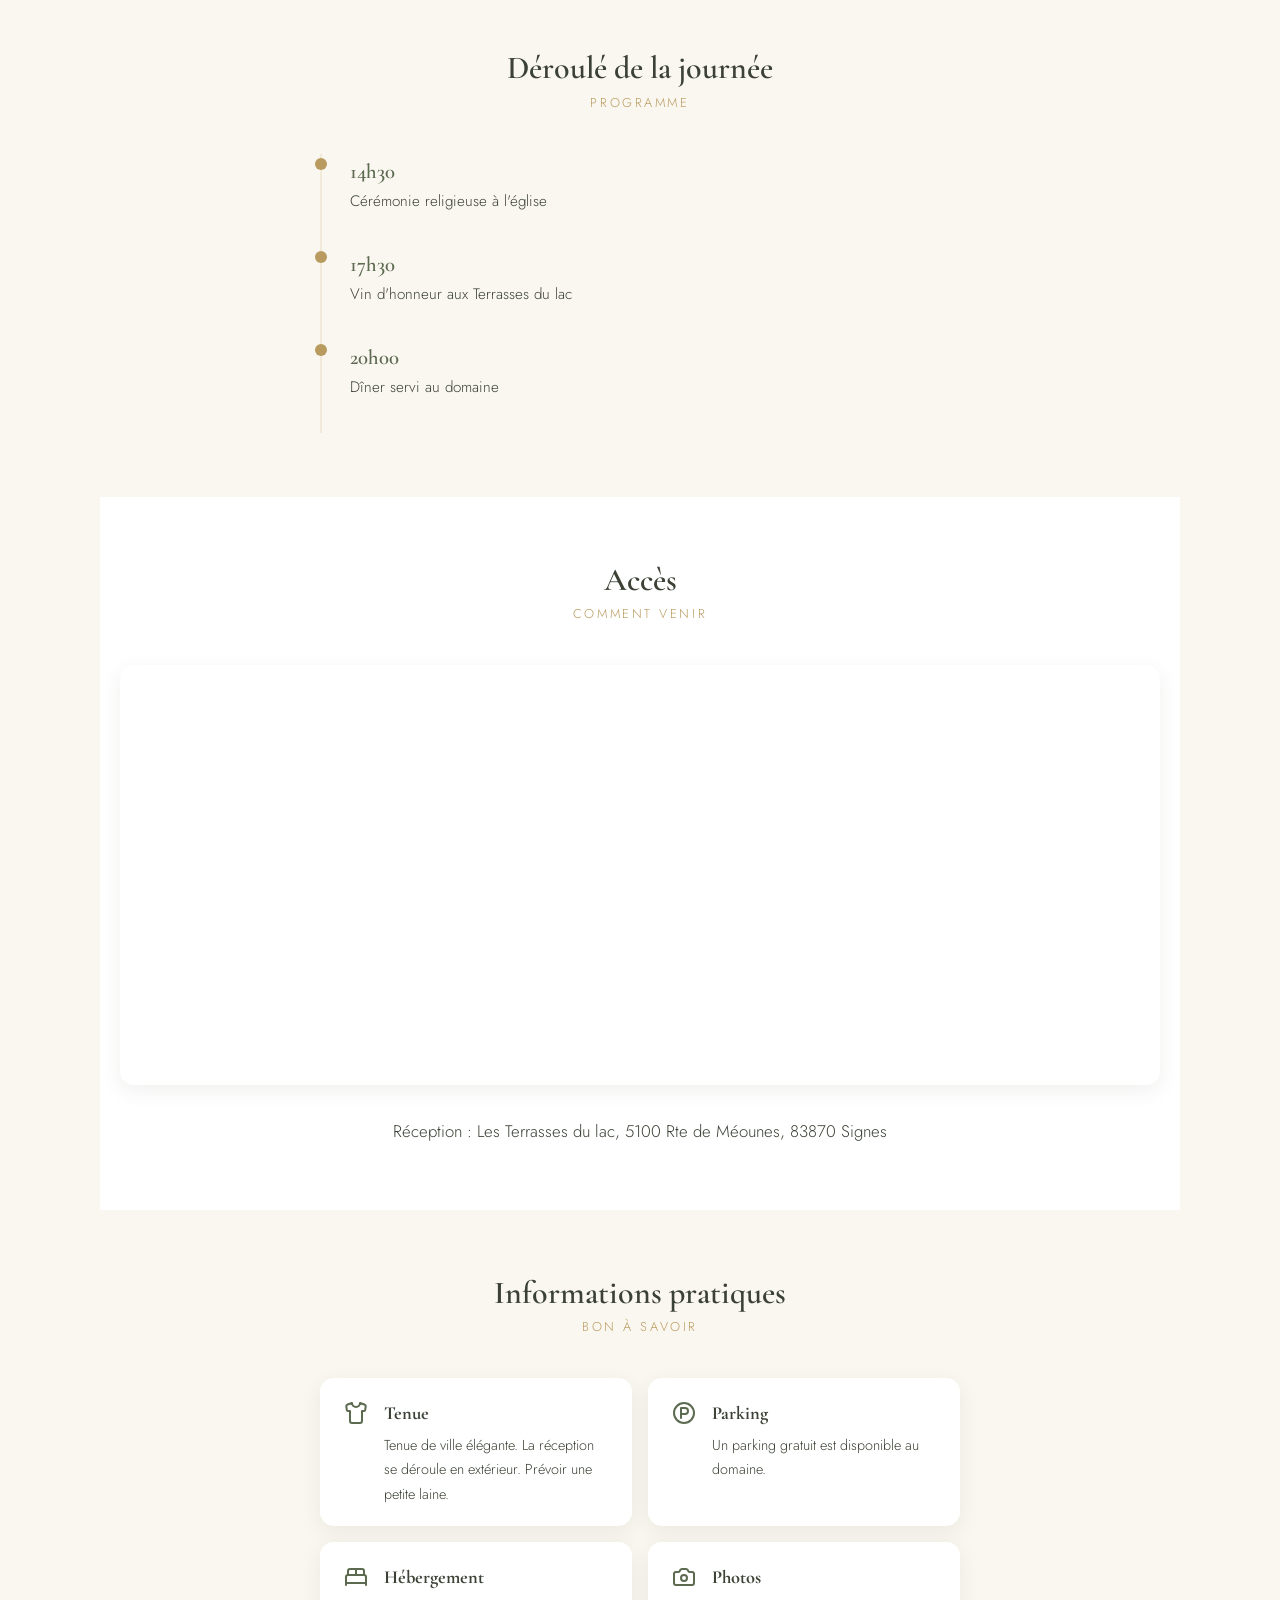
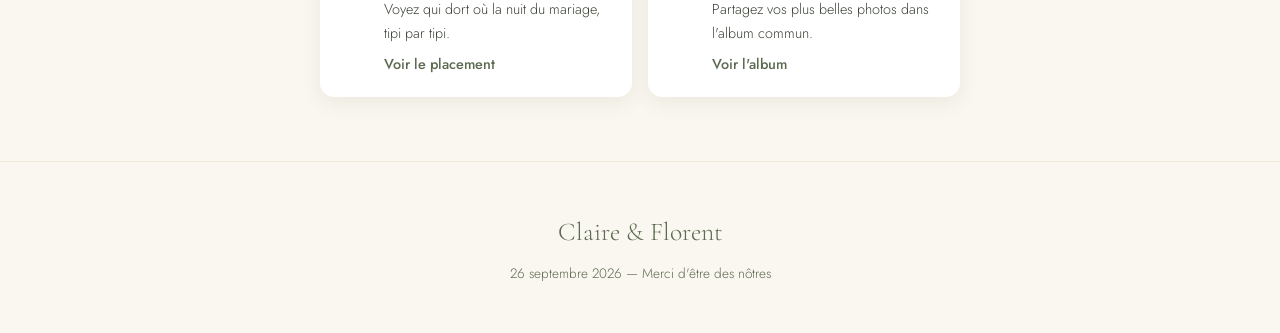
==== commit 97ffd82c: "feat: v1" ====
--- a/index.html
+++ b/index.html
@@ -19,13 +19,23 @@
         <span></span><span></span><span></span>
       </button>
       <div class="nav-menu">
-        <a href="#ceremony">Cérémonie</a>
-        <a href="#reception">Réception</a>
-        <a href="#schedule">Déroulé</a>
-        <a href="#directions">Accès</a>
-        <a href="#info">Infos</a>
+        <div class="nav-item nav-item--dropdown">
+          <button class="nav-dropdown-toggle" aria-haspopup="true" aria-expanded="false">
+            Infos
+            <span class="nav-caret" aria-hidden="true"></span>
+          </button>
+          <div class="nav-submenu">
+            <a href="#ceremony">Cérémonie religieuse</a>
+            <a href="#reception">Réception</a>
+            <a href="#schedule">Déroulé</a>
+            <a href="#directions">Accès</a>
+            <a href="#info">Infos Pratiques</a>
+          </div>
+        </div>
+        <a href="guest.html">Photos</a>
+        <a href="table_plan.html">Table</a>
         <a href="accommodations.html">Nuit</a>
-        <a href="table_plan.html">Table</a>
+        <a href="https://www.onparticipe.fr/c/WkDhTcgR" target="_blank" rel="noopener">Cagnotte</a>
       </div>
     </div>
   </nav>
@@ -56,13 +66,6 @@
           <span class="card-time">14h30</span>
           <p>Rue Marius Bondil<br>83140 Six-Fours-les-Plages</p>
           <a class="card-link" data-link="directions">Voir l'itinéraire</a>
-        </div>
-        <div class="card">
-          <div class="card-icon" data-icon="book-open"></div>
-          <h3>Livret de cérémonie</h3>
-          <span class="card-time">À lire pendant l'office</span>
-          <p>Suivez le déroulé de la cérémonie dans le livret.</p>
-          <a class="card-link" data-link="booklet">Consulter le livret</a>
         </div>
       </div>
     </section>
@@ -114,7 +117,7 @@
           <div class="info-icon" data-icon="shirt"></div>
           <div>
             <h4>Tenue</h4>
-            <p>Tenue de ville élégante. La réception se déroule en extérieur.</p>
+            <p>Tenue de ville élégante. La réception se déroule en extérieur. Prévoir une petite laine.</p>
           </div>
         </div>
         <div class="info-item">
@@ -137,6 +140,7 @@
           <div>
             <h4>Photos</h4>
             <p>Partagez vos plus belles photos dans l'album commun.</p>
+            <a class="card-link" data-link="photos">Voir l'album</a>
           </div>
         </div>
       </div>
--- a/assets/css/style.css
+++ b/assets/css/style.css
@@ -196,6 +196,55 @@
   text-decoration: none;
 }
 
+.nav-dropdown-toggle {
+  display: flex;
+  align-items: center;
+  gap: 0.45rem;
+  width: 100%;
+  padding: 0.75rem 0;
+  font: inherit;
+  font-size: 1.05rem;
+  color: var(--ink);
+  text-align: left;
+  background: none;
+  border: none;
+  border-bottom: 1px solid var(--cream-dark);
+  cursor: pointer;
+}
+
+.nav-dropdown-toggle:hover {
+  color: var(--sage-dark);
+}
+
+.nav-caret {
+  width: 0;
+  height: 0;
+  border-left: 4px solid transparent;
+  border-right: 4px solid transparent;
+  border-top: 5px solid currentColor;
+  transition: transform 0.3s ease;
+}
+
+.nav-item.open .nav-caret {
+  transform: rotate(180deg);
+}
+
+.nav-submenu {
+  display: none;
+  flex-direction: column;
+}
+
+.nav-item.open .nav-submenu {
+  display: flex;
+}
+
+.nav-submenu a {
+  padding: 0.6rem 0 0.6rem 1.25rem;
+  font-size: 0.95rem;
+  color: var(--ink);
+  border-bottom: 1px solid var(--cream-dark);
+}
+
 @media (min-width: 768px) {
   .nav-toggle {
     display: none;
@@ -215,6 +264,50 @@
     padding: 0;
     border: none;
     font-size: 0.95rem;
+  }
+
+  .nav-item--dropdown {
+    position: relative;
+  }
+
+  .nav-dropdown-toggle {
+    width: auto;
+    padding: 0;
+    border: none;
+    font-size: 0.95rem;
+  }
+
+  .nav-submenu {
+    position: absolute;
+    top: 100%;
+    left: 50%;
+    transform: translateX(-50%);
+    min-width: 240px;
+    padding: 0.25rem 0.5rem 0.5rem;
+    background: var(--white);
+    border: 1px solid var(--cream-dark);
+    border-top: none;
+    border-radius: 0 0 12px 12px;
+    box-shadow: 0 12px 30px rgba(59, 66, 53, 0.1);
+  }
+
+  .nav-item--dropdown:hover .nav-submenu,
+  .nav-item--dropdown.open .nav-submenu,
+  .nav-item--dropdown:focus-within .nav-submenu {
+    display: flex;
+  }
+
+  .nav-submenu a {
+    padding: 0.6rem 1rem;
+    font-size: 0.9rem;
+    white-space: nowrap;
+    border: none;
+    border-radius: 8px;
+  }
+
+  .nav-submenu a:hover {
+    background: var(--cream);
+    color: var(--sage-dark);
   }
 }
 
@@ -781,7 +874,6 @@
   border-radius: var(--radius);
   padding: 2rem 1.5rem;
   box-shadow: var(--shadow);
-  overflow-x: auto;
 }
 
 .table-plan-head {
@@ -802,83 +894,78 @@
   letter-spacing: 0.2em;
 }
 
-.banquet {
-  display: flex;
-  width: 100%;
-  min-width: max-content;
+.gtable {
+  display: flex;
+  flex-direction: column;
 }
 
 .segment {
-  flex: 1;
   display: flex;
   flex-direction: column;
-  position: relative;
+}
+
+.seg-body {
+  display: flex;
+  align-items: stretch;
+  flex-direction: row-reverse;
+}
+
+.col {
+  flex: 1 1 0;
   min-width: 0;
-}
-
-.segment:not(:last-child)::before {
-  content: "";
-  position: absolute;
-  right: 0;
-  top: 0;
-  bottom: 0;
-  width: 1px;
-  background: repeating-linear-gradient(to bottom, var(--gold) 0 3px, transparent 3px 6px);
-}
-
-.row {
-  display: flex;
-  justify-content: space-evenly;
+  display: flex;
+  flex-direction: column;
+  justify-content: space-between;
+}
+
+.col.top {
+  align-items: flex-start;
+}
+
+.col.bot {
   align-items: flex-end;
-  min-height: 8.5rem;
-  padding: 0.35rem 0;
-}
-
-.row.bottom {
-  align-items: flex-start;
 }
 
 .seat {
   display: flex;
-  flex-direction: column;
   align-items: center;
-  width: 1.4rem;
-  flex-shrink: 0;
+  gap: 0.5rem;
+  max-width: 100%;
+}
+
+.col.top .seat {
+  flex-direction: row-reverse;
+}
+
+.col.bot .seat {
+  flex-direction: row;
 }
 
 .seat .label {
-  writing-mode: vertical-rl;
-  font-size: 0.66rem;
+  font-size: 0.8rem;
   font-weight: 400;
-  line-height: 1.15;
   color: var(--ink);
   white-space: nowrap;
-  max-height: 7rem;
-}
-
-.row .stem {
-  width: 1.5px;
-  height: 0.55rem;
+  overflow: hidden;
+  text-overflow: ellipsis;
+  min-width: 0;
+}
+
+.col .stem {
+  width: 0.55rem;
+  height: 1.5px;
   background: var(--gold);
   flex-shrink: 0;
 }
 
-.row.top .label { order: 1; }
-.row.top .stem { order: 2; }
-.row.top .dot { order: 3; }
-
-.row.bottom .dot { order: 1; }
-.row.bottom .stem { order: 2; }
-.row.bottom .label { order: 3; }
-
 .dot {
-  width: 1.25rem;
-  height: 1.25rem;
+  width: 1.35rem;
+  height: 1.35rem;
   border-radius: 50%;
   background: var(--sage-dark);
   color: var(--white);
   font-family: var(--font-serif);
-  font-size: 0.68rem;
+  font-size: 0.7rem;
   font-weight: 600;
   display: flex;
   align-items: center;
@@ -887,46 +974,35 @@
 }
 
 .surface {
-  height: 1.9rem;
+  width: 2rem;
   background: var(--sage-dark);
   display: flex;
   align-items: center;
   justify-content: center;
-  position: relative;
-}
-
-.segment:first-child .surface { border-radius: 10px 0 0 10px; }
-.segment:last-child .surface { border-radius: 0 10px 10px 0; }
-.banquet .segment:only-child .surface { border-radius: 10px; }
-
-.table-tag {
-  font-family: var(--font-serif);
-  font-size: 0.75rem;
+}
+
+.gtable .segment:first-child .surface {
+  border-radius: 10px 10px 0 0;
+}
+
+.gtable .segment:last-child .surface {
+  border-radius: 0 0 10px 10px;
+}
+
+.surface .table-tag {
+  font-family: var(--font-serif);
+  font-size: 0.72rem;
+  font-weight: 600;
   color: var(--white);
   opacity: 0.95;
-  letter-spacing: 0.04em;
-}
-
-@media (min-width: 1100px) {
+  letter-spacing: 0.08em;
+  writing-mode: vertical-rl;
+  white-space: nowrap;
+}
+
+@media (min-width: 768px) {
   .tables {
     grid-template-columns: 1fr 1fr;
-  }
-}
-
-@media (max-width: 480px) {
-  .seat {
-    width: 1.15rem;
-  }
-
-  .seat .label {
-    font-size: 0.6rem;
-    max-height: 6.5rem;
-  }
-
-  .dot {
-    width: 1.1rem;
-    height: 1.1rem;
-    font-size: 0.6rem;
   }
 }
 
@@ -942,27 +1018,54 @@
   }
 
   .tables {
-    grid-template-columns: 1fr;
-    gap: 0;
-  }
-
-  .banquet {
-    min-width: 0;
+    grid-template-columns: 1fr 1fr;
+    gap: 1.5rem;
   }
 
   .table-plan {
     box-shadow: none;
     border: 1px solid var(--cream-dark);
-    overflow: visible;
+    padding: 1rem;
     break-inside: avoid;
   }
 
-  .table-plan + .table-plan {
-    break-before: page;
+  .table-plan-head {
+    margin-bottom: 0.75rem;
+  }
+
+  .table-plan-head h3 {
+    font-size: 1.4rem;
+  }
+
+  .seat {
+    gap: 0.35rem;
+  }
+
+  .seat .label {
+    font-size: 0.68rem;
+    line-height: 1.25;
+  }
+
+  .col .stem {
+    width: 0.4rem;
+  }
+
+  .dot {
+    width: 1rem;
+    height: 1rem;
+    font-size: 0.55rem;
+  }
+
+  .surface {
+    width: 1.5rem;
+  }
+
+  .surface .table-tag {
+    font-size: 0.6rem;
   }
 
   @page {
     size: A4 landscape;
-    margin: 10mm;
-  }
-}
+    margin: 8mm;
+  }
+}
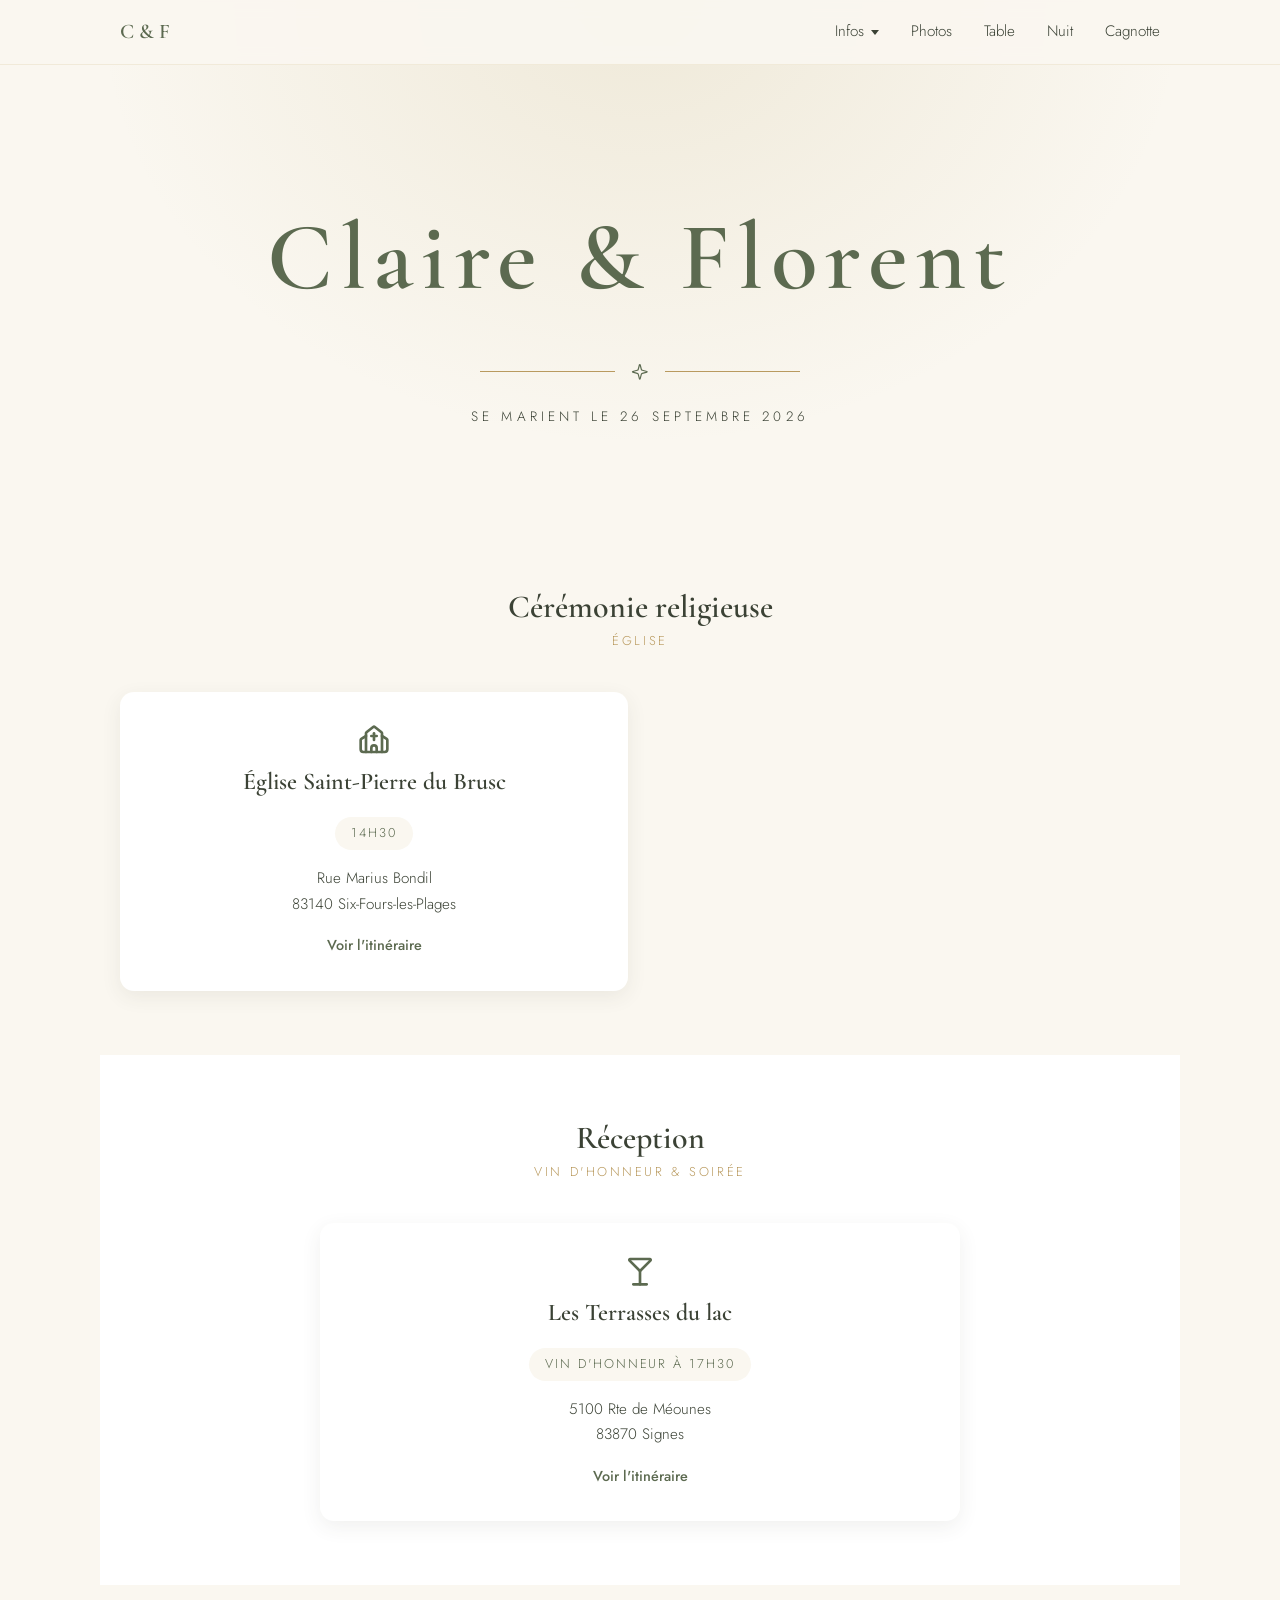
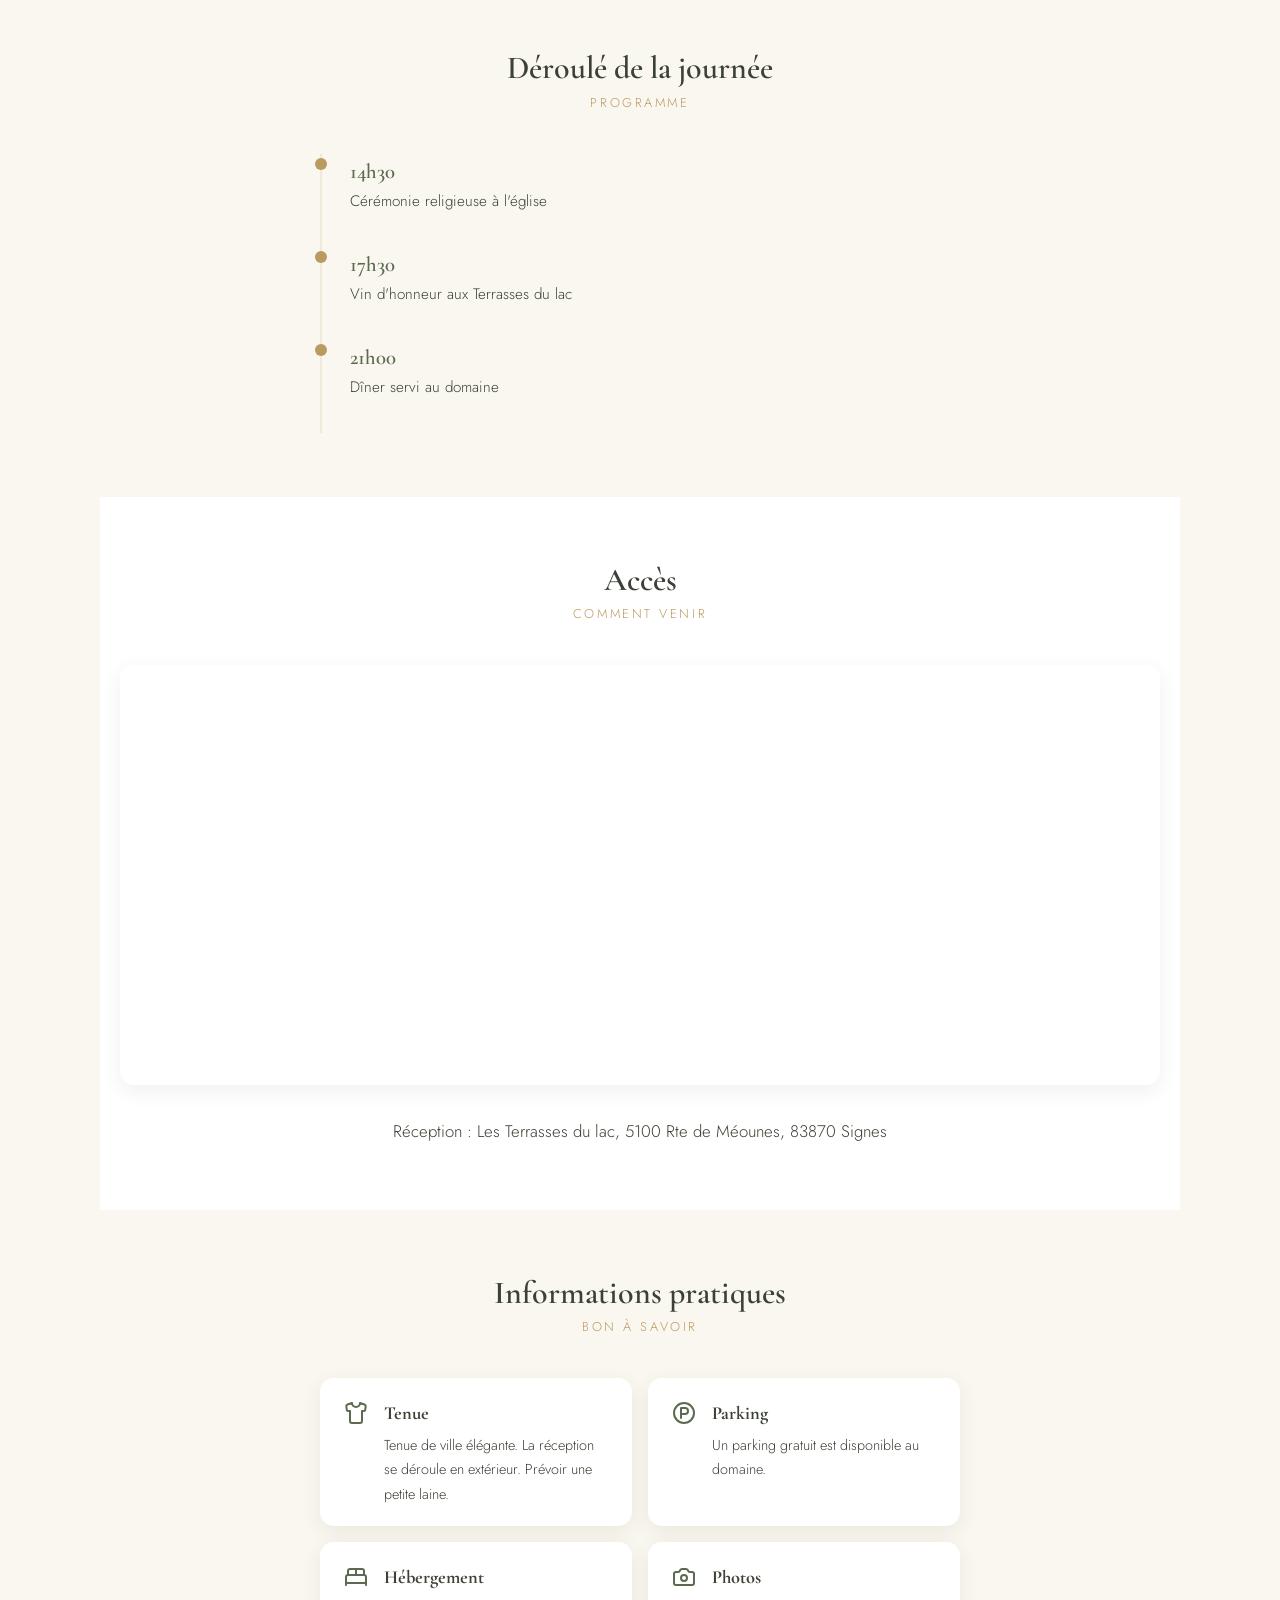
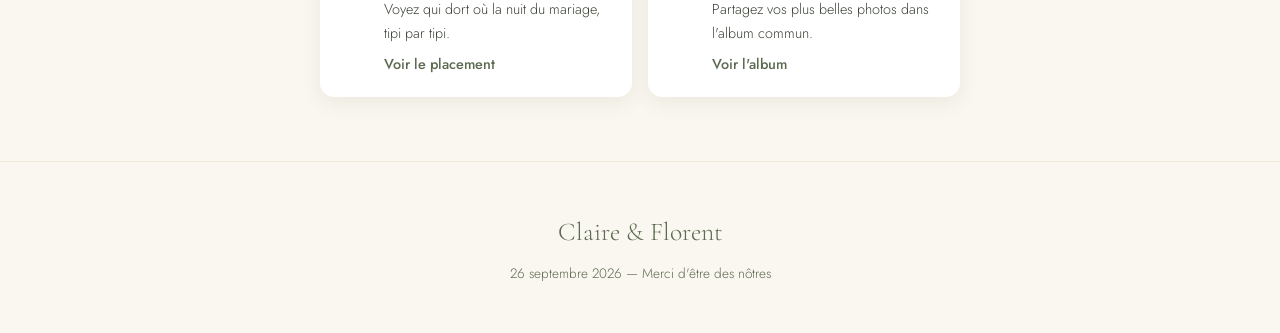
==== commit f2a2eb93: "fix: change timetable" ====
--- a/index.html
+++ b/index.html
@@ -90,7 +90,7 @@
       <ul class="timeline">
         <li><span class="time">14h30</span><div class="desc">Cérémonie religieuse à l'église</div></li>
         <li><span class="time">17h30</span><div class="desc">Vin d'honneur aux Terrasses du lac</div></li>
-        <li><span class="time">20h00</span><div class="desc">Dîner servi au domaine</div></li>
+        <li><span class="time">21h00</span><div class="desc">Dîner servi au domaine</div></li>
       </ul>
     </section>
 
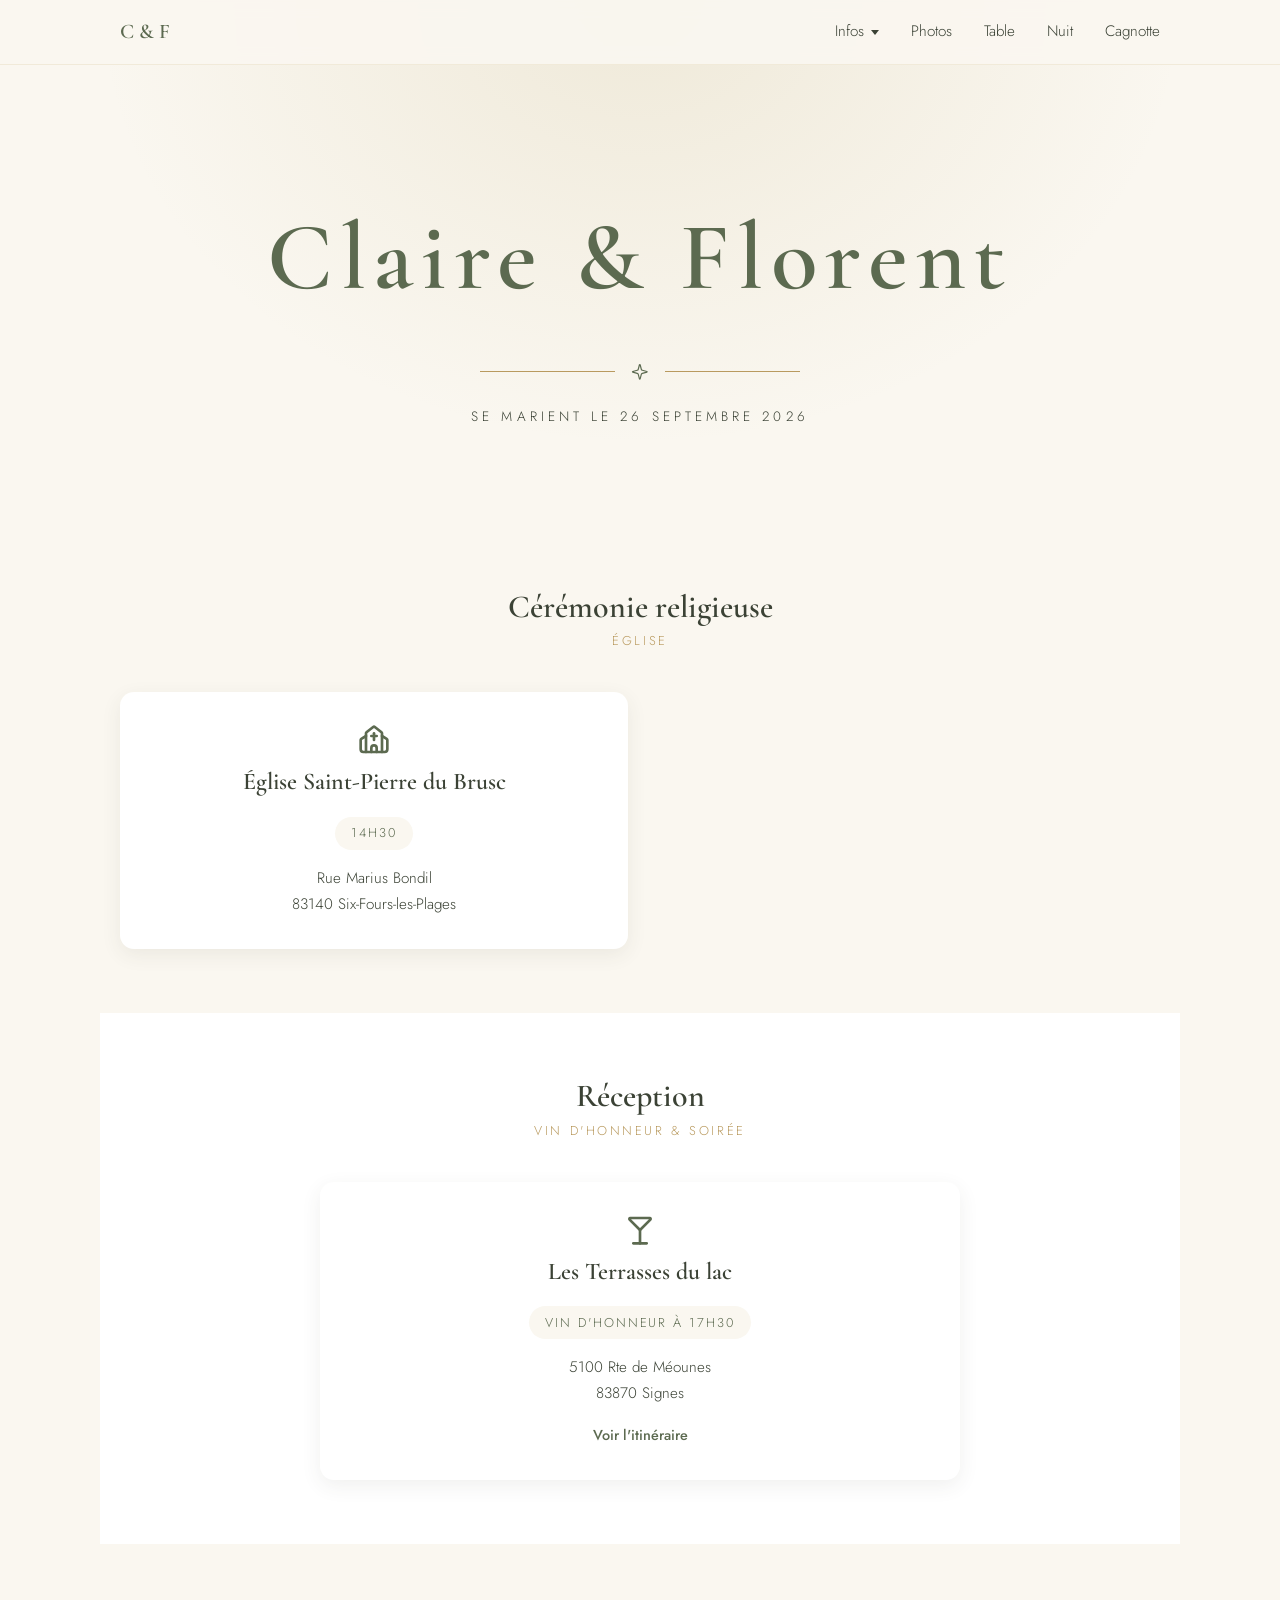
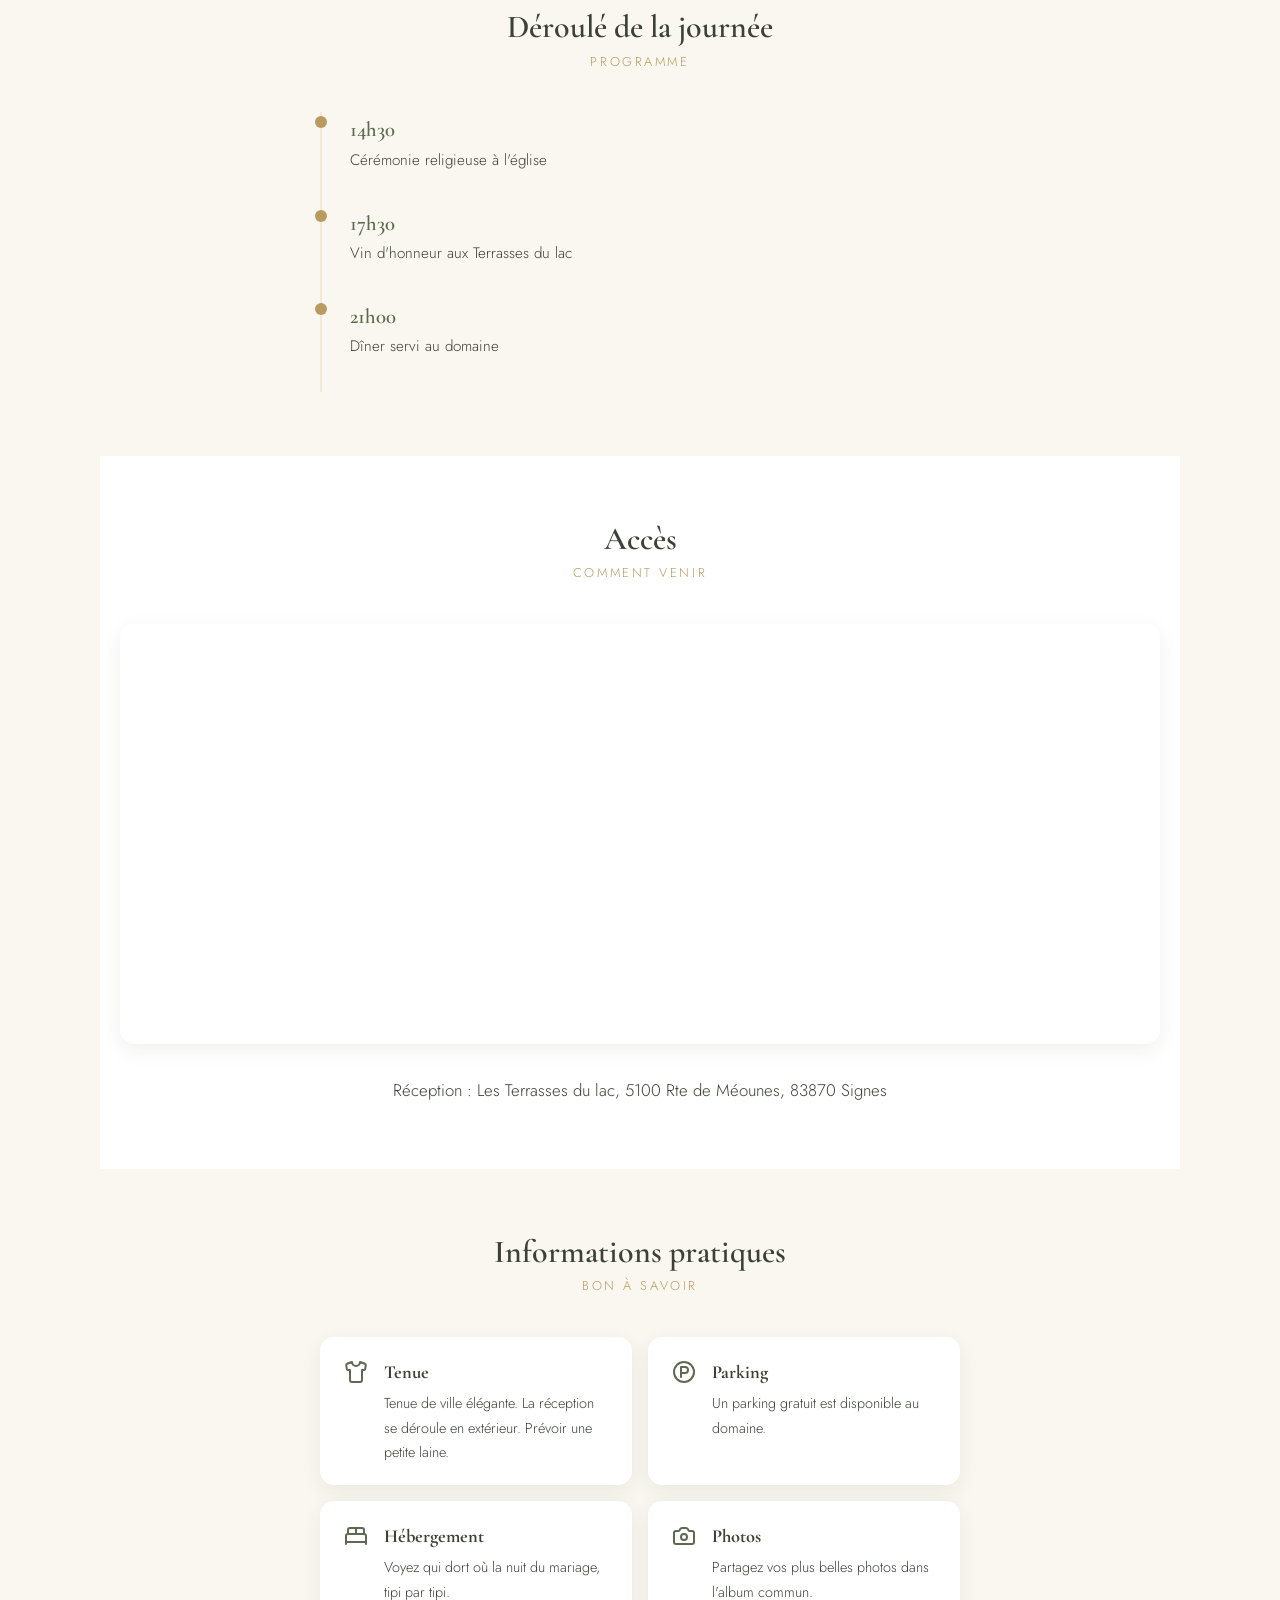
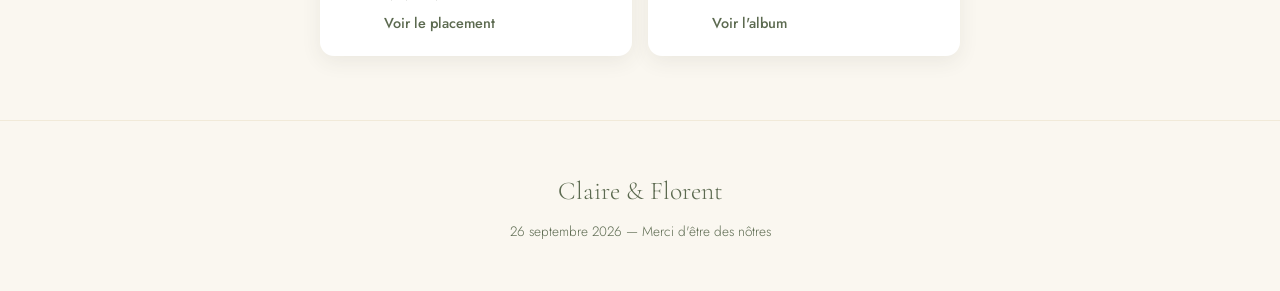
==== commit 860a4f96: "fix: remove link" ====
--- a/index.html
+++ b/index.html
@@ -65,7 +65,6 @@
           <h3>Église Saint-Pierre du Brusc</h3>
           <span class="card-time">14h30</span>
           <p>Rue Marius Bondil<br>83140 Six-Fours-les-Plages</p>
-          <a class="card-link" data-link="directions">Voir l'itinéraire</a>
         </div>
       </div>
     </section>
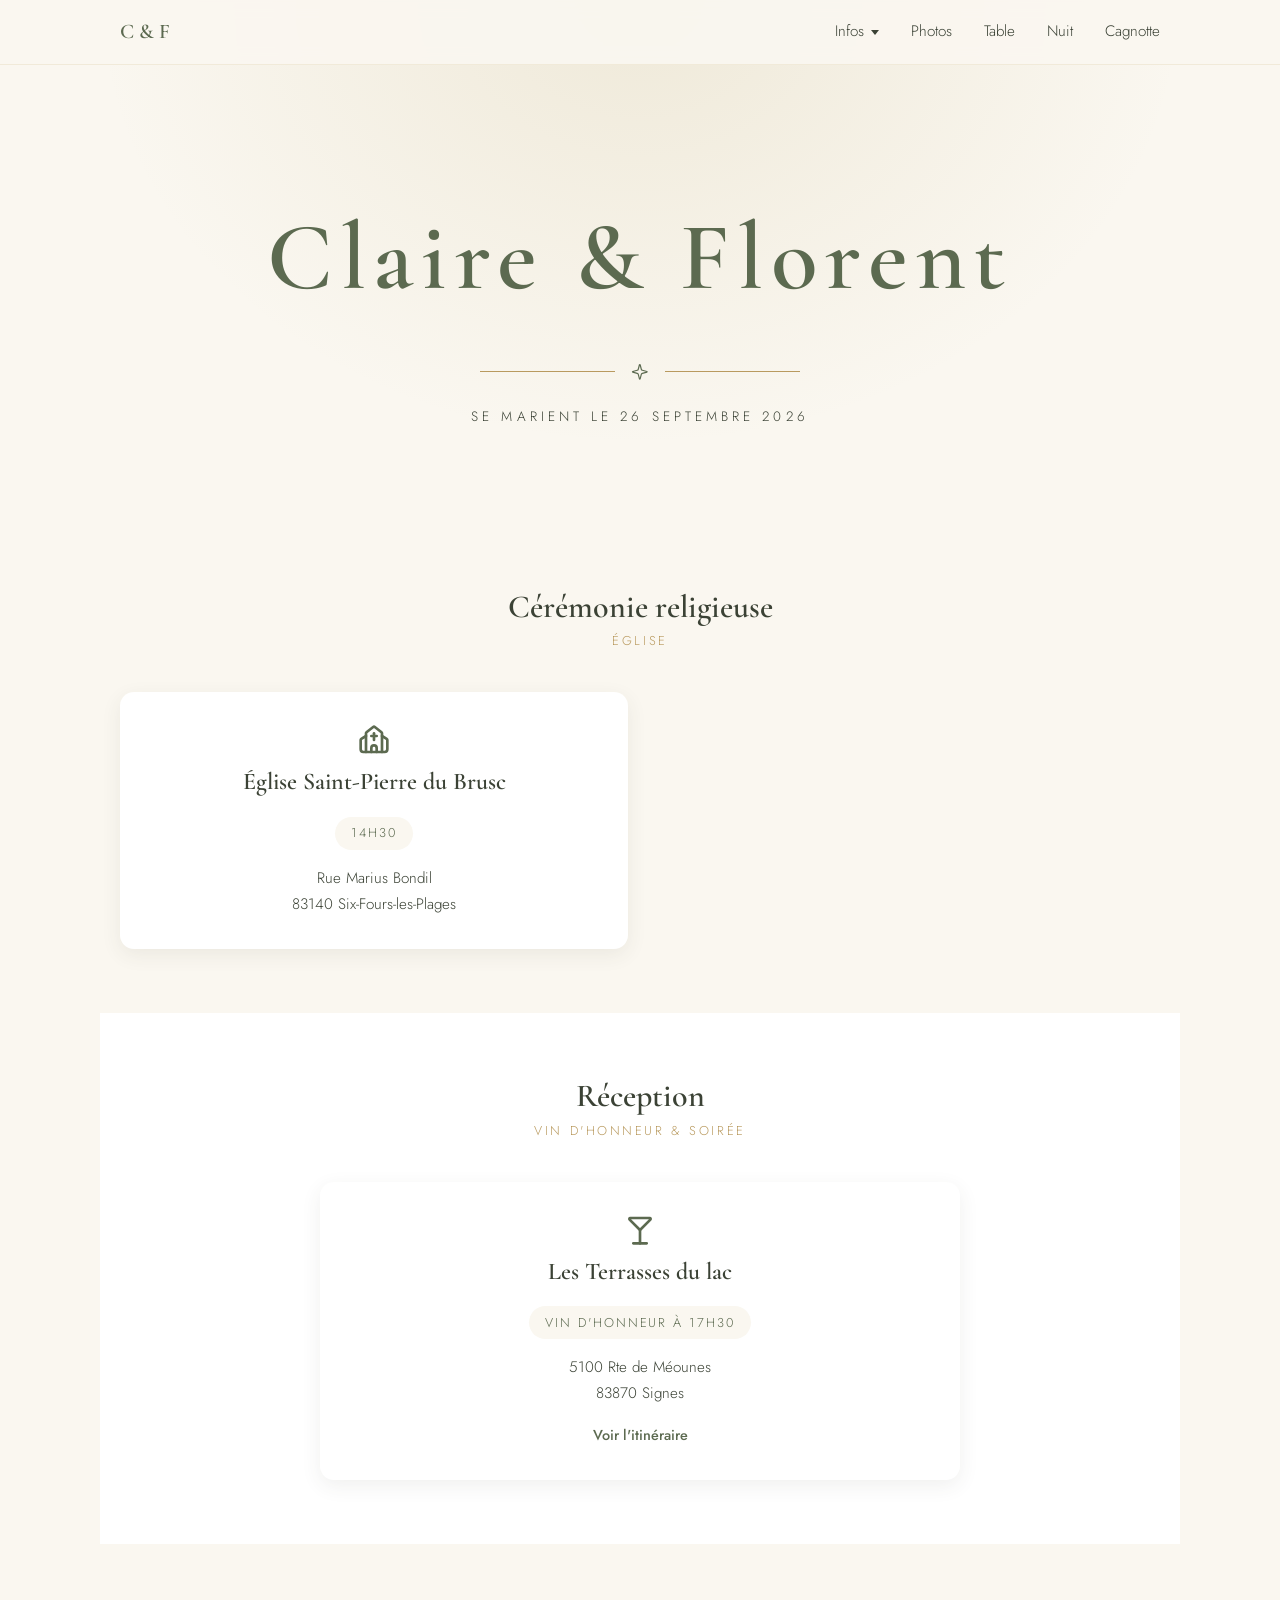
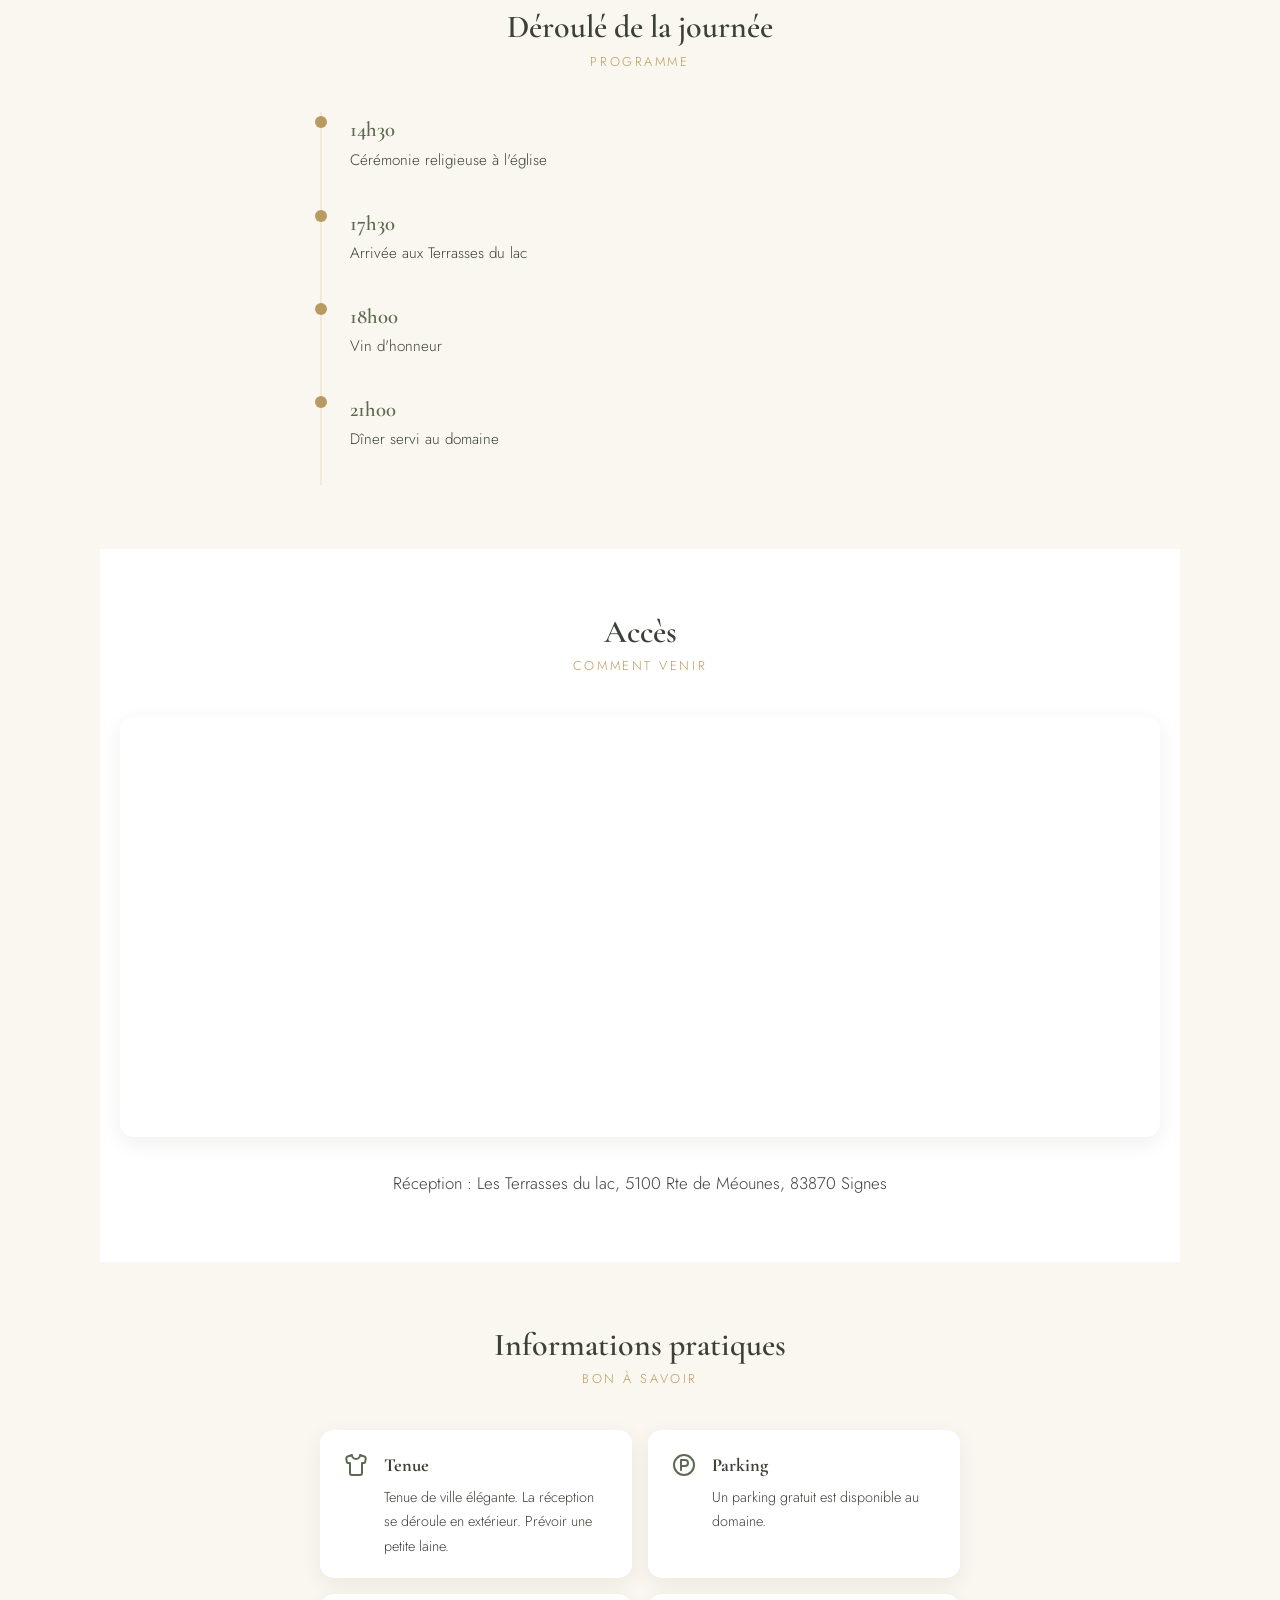
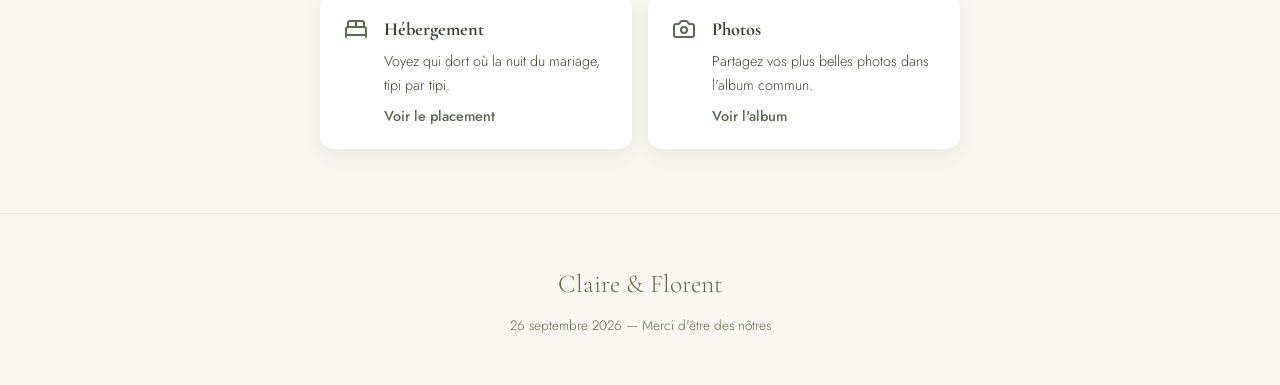
==== commit db8128c8: "fix: change time table" ====
--- a/index.html
+++ b/index.html
@@ -88,7 +88,8 @@
       <p class="section-subtitle">Programme</p>
       <ul class="timeline">
         <li><span class="time">14h30</span><div class="desc">Cérémonie religieuse à l'église</div></li>
-        <li><span class="time">17h30</span><div class="desc">Vin d'honneur aux Terrasses du lac</div></li>
+        <li><span class="time">17h30</span><div class="desc">Arrivée aux Terrasses du lac</div></li>
+        <li><span class="time">18h00</span><div class="desc">Vin d'honneur</div></li>
         <li><span class="time">21h00</span><div class="desc">Dîner servi au domaine</div></li>
       </ul>
     </section>
